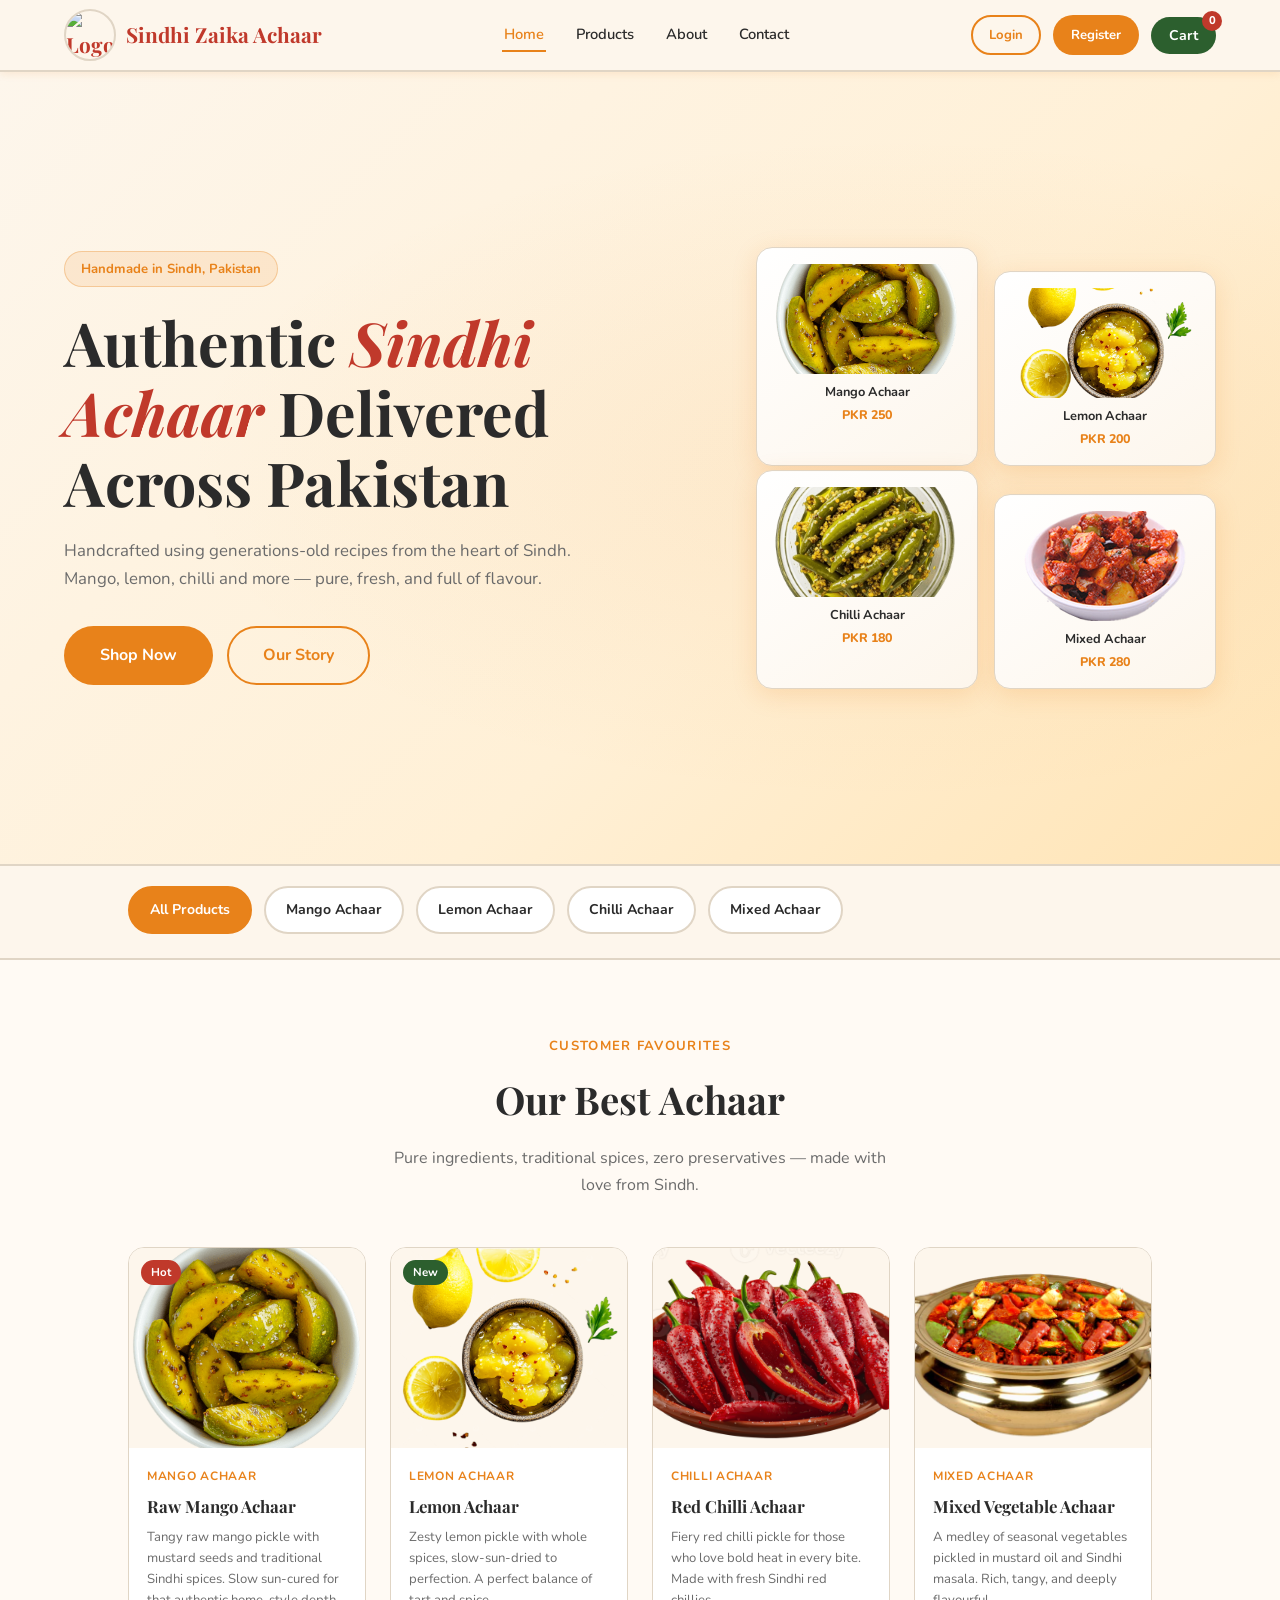
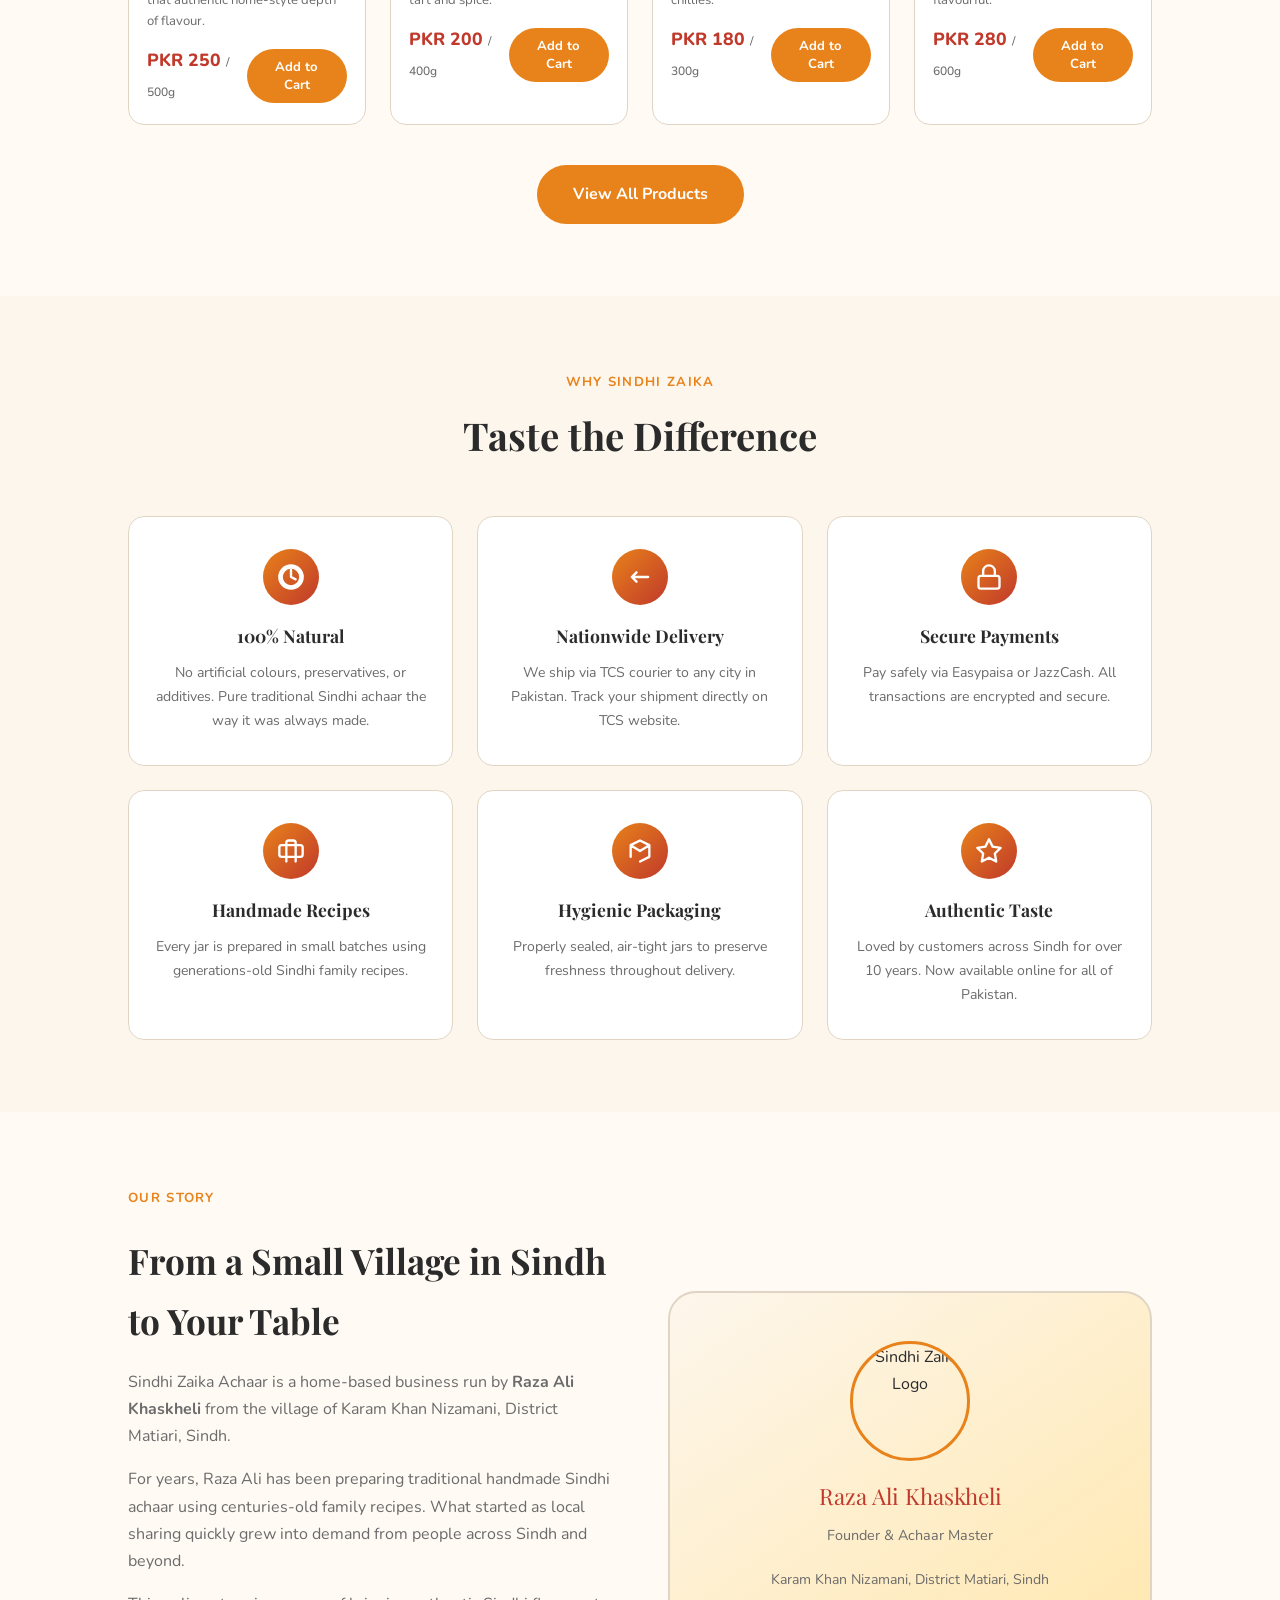
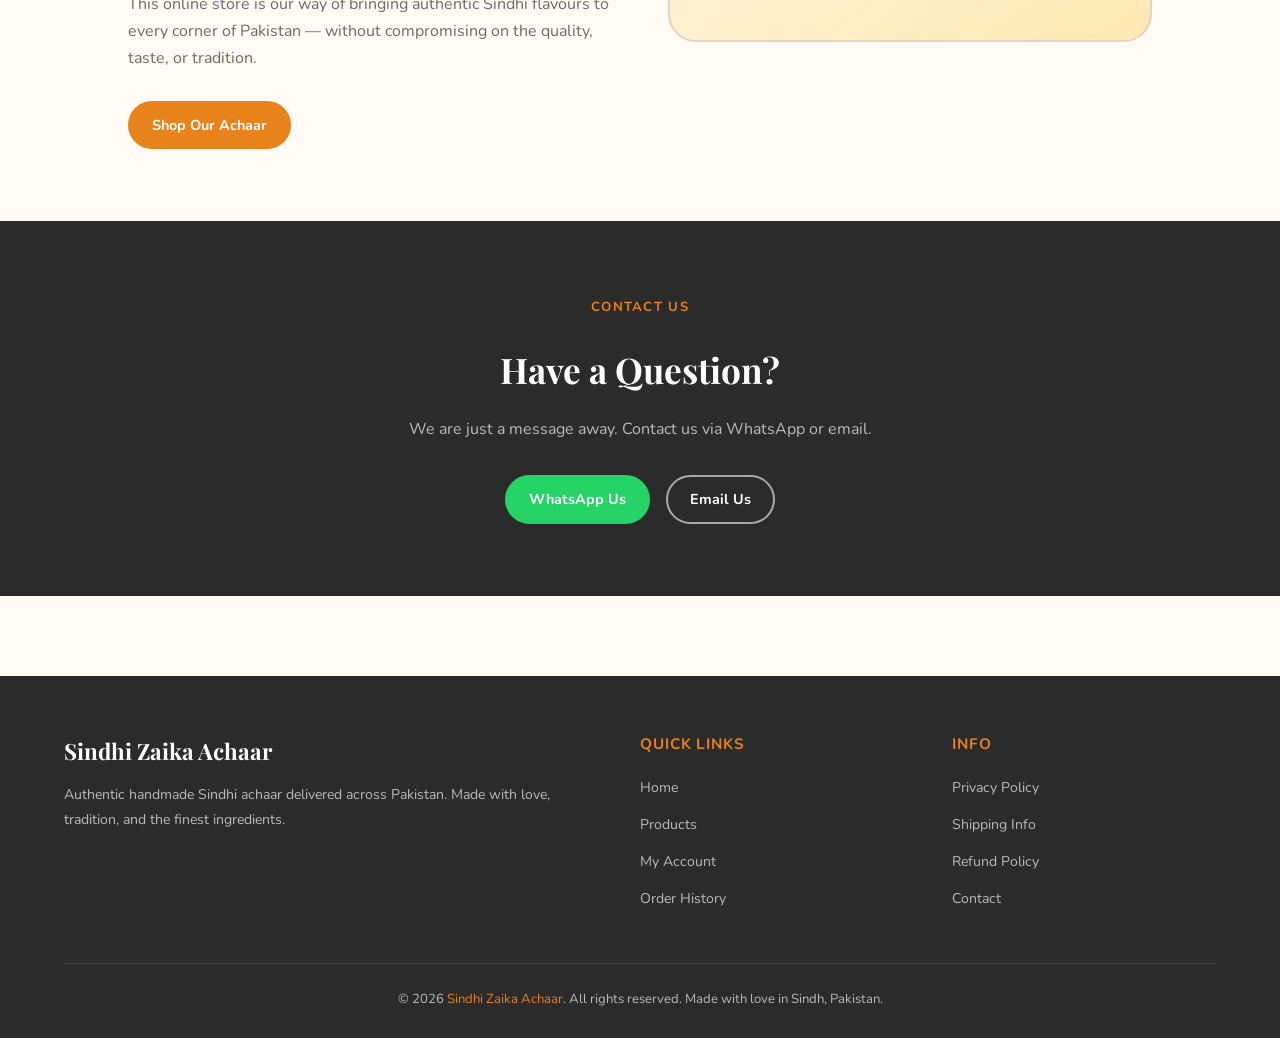
==== index.html @ e573111c "Initial commit: Sindhi Zaika Achaar Online Store" ====
<!DOCTYPE html>
<html lang="en">
<head>
  <meta charset="UTF-8"/>
  <meta name="viewport" content="width=device-width, initial-scale=1.0"/>
  <title>Sindhi Zaika Achaar – Authentic Handmade Pickles</title>
  <link rel="stylesheet" href="styles.css"/>
</head>
<body class="page">

<!-- NAVBAR -->
<nav class="navbar">
  <a href="index.html" class="nav-brand">
    <div class="logo-icon"><img src="logo.png" alt="Logo"></div>
    Sindhi Zaika Achaar
  </a>
  <ul class="nav-links">
    <li><a href="index.html" class="active">Home</a></li>
    <li><a href="products.html">Products</a></li>
    <li><a href="index.html#about">About</a></li>
    <li><a href="index.html#contact">Contact</a></li>
  </ul>
  <div class="nav-actions">
    <a href="login.html" class="btn btn-outline btn-sm">Login</a>
    <a href="register.html" class="btn btn-primary btn-sm">Register</a>
    <button class="cart-btn" onclick="window.location='cart.html'">
      Cart <span class="cart-count" id="cartCount">0</span>
    </button>
  </div>
</nav>

<!-- HERO -->
<section class="hero">
  <div class="hero-content">
    <div class="hero-badge">Handmade in Sindh, Pakistan</div>
    <h1>Authentic <em>Sindhi Achaar</em> Delivered Across Pakistan</h1>
    <p>Handcrafted using generations-old recipes from the heart of Sindh. Mango, lemon, chilli and more — pure, fresh, and full of flavour.</p>
    <div class="hero-actions">
      <a href="products.html" class="btn btn-primary btn-lg">Shop Now</a>
      <a href="#about" class="btn btn-outline btn-lg">Our Story</a>
    </div>
  </div>
  <div class="hero-visual">
    <div class="jar-grid">
      <div class="hero-jar">
        <img class="jar-img" src="mango-achaar.png" alt="Mango Achaar">
        <div class="name">Mango Achaar</div>
        <div class="price">PKR 250</div>
      </div>
      <div class="hero-jar">
        <img class="jar-img" src="lemon-achaar.png" alt="Lemon Achaar">
        <div class="name">Lemon Achaar</div>
        <div class="price">PKR 200</div>
      </div>
      <div class="hero-jar">
        <img class="jar-img" src="chilli-achaar.png" alt="Chilli Achaar">
        <div class="name">Chilli Achaar</div>
        <div class="price">PKR 180</div>
      </div>
      <div class="hero-jar">
        <img class="jar-img" src="mixed-achaar.png" alt="Mixed Achaar">
        <div class="name">Mixed Achaar</div>
        <div class="price">PKR 280</div>
      </div>
    </div>
  </div>
</section>

<!-- CATEGORY STRIP -->
<section style="background:var(--cream); border-top:2px solid var(--border); border-bottom:2px solid var(--border); padding:20px 5vw;">
  <div class="container">
    <div style="display:flex; gap:12px; overflow-x:auto; padding-bottom:4px; flex-wrap:wrap;">
      <a href="products.html?cat=all" class="cat-pill active-pill">All Products</a>
      <a href="products.html?cat=mango" class="cat-pill">Mango Achaar</a>
      <a href="products.html?cat=lemon" class="cat-pill">Lemon Achaar</a>
      <a href="products.html?cat=chilli" class="cat-pill">Chilli Achaar</a>
      <a href="products.html?cat=mixed" class="cat-pill">Mixed Achaar</a>
    </div>
  </div>
</section>

<!-- FEATURED PRODUCTS -->
<section class="section">
  <div class="container">
    <div class="section-header">
      <span class="tag">Customer Favourites</span>
      <h2>Our Best Achaar</h2>
      <p>Pure ingredients, traditional spices, zero preservatives — made with love from Sindh.</p>
    </div>
    <div class="grid-4" id="featuredGrid"></div>
    <div style="text-align:center; margin-top:40px;">
      <a href="products.html" class="btn btn-primary btn-lg">View All Products</a>
    </div>
  </div>
</section>

<!-- WHY CHOOSE US -->
<section class="section" style="background:var(--cream);">
  <div class="container">
    <div class="section-header">
      <span class="tag">Why Sindhi Zaika</span>
      <h2>Taste the Difference</h2>
    </div>
    <div class="grid-3">
      <div class="feature-card fade-in delay-1">
        <div class="feat-icon">
          <svg viewBox="0 0 24 24"><path d="M12 2a10 10 0 1 0 10 10A10 10 0 0 0 12 2zm0 18a8 8 0 1 1 8-8 8 8 0 0 1-8 8z"/><path d="M12 6v6l4 2"/></svg>
        </div>
        <h3>100% Natural</h3>
        <p>No artificial colours, preservatives, or additives. Pure traditional Sindhi achaar the way it was always made.</p>
      </div>
      <div class="feature-card fade-in delay-2">
        <div class="feat-icon">
          <svg viewBox="0 0 24 24"><path d="M5 12H19M5 12l4-4M5 12l4 4"/></svg>
        </div>
        <h3>Nationwide Delivery</h3>
        <p>We ship via TCS courier to any city in Pakistan. Track your shipment directly on TCS website.</p>
      </div>
      <div class="feature-card fade-in delay-3">
        <div class="feat-icon">
          <svg viewBox="0 0 24 24"><rect x="3" y="11" width="18" height="11" rx="2"/><path d="M7 11V7a5 5 0 0 1 10 0v4"/></svg>
        </div>
        <h3>Secure Payments</h3>
        <p>Pay safely via Easypaisa or JazzCash. All transactions are encrypted and secure.</p>
      </div>
      <div class="feature-card fade-in delay-2">
        <div class="feat-icon">
          <svg viewBox="0 0 24 24"><path d="M20 7H4a2 2 0 0 0-2 2v6a2 2 0 0 0 2 2h16a2 2 0 0 0 2-2V9a2 2 0 0 0-2-2z"/><path d="M16 21V5a2 2 0 0 0-2-2h-4a2 2 0 0 0-2 2v16"/></svg>
        </div>
        <h3>Handmade Recipes</h3>
        <p>Every jar is prepared in small batches using generations-old Sindhi family recipes.</p>
      </div>
      <div class="feature-card fade-in delay-3">
        <div class="feat-icon">
          <svg viewBox="0 0 24 24"><path d="M20 7l-8-4-8 4m16 0v10l-8 4m-8-4V7m16 0L12 12M4 7l8 5"/></svg>
        </div>
        <h3>Hygienic Packaging</h3>
        <p>Properly sealed, air-tight jars to preserve freshness throughout delivery.</p>
      </div>
      <div class="feature-card fade-in delay-4">
        <div class="feat-icon">
          <svg viewBox="0 0 24 24"><polygon points="12 2 15.09 8.26 22 9.27 17 14.14 18.18 21.02 12 17.77 5.82 21.02 7 14.14 2 9.27 8.91 8.26 12 2"/></svg>
        </div>
        <h3>Authentic Taste</h3>
        <p>Loved by customers across Sindh for over 10 years. Now available online for all of Pakistan.</p>
      </div>
    </div>
  </div>
</section>

<!-- ABOUT -->
<section class="section" id="about">
  <div class="container">
    <div style="display:grid; grid-template-columns:1fr 1fr; gap:56px; align-items:center;">
      <div>
        <span class="tag">Our Story</span>
        <h2 style="font-family:var(--font-head); font-size:2.2rem; margin:12px 0 18px; color:var(--charcoal);">
          From a Small Village in Sindh to Your Table
        </h2>
        <p style="color:var(--mid-grey); margin-bottom:16px;">
          Sindhi Zaika Achaar is a home-based business run by <strong>Raza Ali Khaskheli</strong> from the village of Karam Khan Nizamani, District Matiari, Sindh.
        </p>
        <p style="color:var(--mid-grey); margin-bottom:16px;">
          For years, Raza Ali has been preparing traditional handmade Sindhi achaar using centuries-old family recipes. What started as local sharing quickly grew into demand from people across Sindh and beyond.
        </p>
        <p style="color:var(--mid-grey); margin-bottom:28px;">
          This online store is our way of bringing authentic Sindhi flavours to every corner of Pakistan — without compromising on the quality, taste, or tradition.
        </p>
        <a href="products.html" class="btn btn-primary">Shop Our Achaar</a>
      </div>
      <div style="background:linear-gradient(145deg,var(--cream),#ffe8b0); border-radius:var(--radius-lg); padding:48px; text-align:center; border:2px solid var(--border);">
        <img src="logo.png" alt="Sindhi Zaika Logo" style="width:120px; height:120px; object-fit:cover; border-radius:50%; margin:0 auto 16px; border:3px solid var(--saffron);">
        <div style="font-family:var(--font-head); font-size:1.4rem; color:var(--deep-red); margin-bottom:8px;">Raza Ali Khaskheli</div>
        <div style="color:var(--mid-grey); font-size:.9rem;">Founder &amp; Achaar Master</div>
        <div style="margin-top:20px; font-size:.88rem; color:var(--mid-grey);">Karam Khan Nizamani, District Matiari, Sindh</div>
      </div>
    </div>
  </div>
</section>

<!-- CONTACT -->
<section class="section" style="background:var(--charcoal);" id="contact">
  <div class="container" style="text-align:center;">
    <span class="tag" style="color:var(--saffron);">Contact Us</span>
    <h2 style="font-family:var(--font-head); font-size:2.2rem; color:#fff; margin:12px 0 16px;">Have a Question?</h2>
    <p style="color:#bbb; margin-bottom:32px;">We are just a message away. Contact us via WhatsApp or email.</p>
    <div style="display:flex; gap:16px; justify-content:center; flex-wrap:wrap;">
      <a href="https://wa.me/923001234567" class="btn" style="background:#25D366; color:#fff; border-color:#25D366;">WhatsApp Us</a>
      <a href="mailto:sindhizaikaachaar@gmail.com" class="btn btn-outline-white">Email Us</a>
    </div>
  </div>
</section>

<!-- FOOTER -->
<footer class="footer">
  <div class="footer-grid">
    <div class="footer-brand">
      <h3>Sindhi Zaika Achaar</h3>
      <p>Authentic handmade Sindhi achaar delivered across Pakistan. Made with love, tradition, and the finest ingredients.</p>
    </div>
    <div class="footer-col">
      <h4>Quick Links</h4>
      <ul>
        <li><a href="index.html">Home</a></li>
        <li><a href="products.html">Products</a></li>
        <li><a href="login.html">My Account</a></li>
        <li><a href="order-history.html">Order History</a></li>
      </ul>
    </div>
    <div class="footer-col">
      <h4>Info</h4>
      <ul>
        <li><a href="#">Privacy Policy</a></li>
        <li><a href="#">Shipping Info</a></li>
        <li><a href="#">Refund Policy</a></li>
        <li><a href="index.html#contact">Contact</a></li>
      </ul>
    </div>
  </div>
  <div class="footer-bottom">
    &copy; 2026 <span>Sindhi Zaika Achaar</span>. All rights reserved. Made with love in Sindh, Pakistan.
  </div>
</footer>

<script src="script.js"></script>
<script>
document.addEventListener('DOMContentLoaded', () => {
  const grid = document.getElementById('featuredGrid');
  PRODUCTS.slice(0,4).forEach(p => { grid.innerHTML += generateProductCard(p); });
});
</script>
</body>
</html>
---- styles.css ----
/* ===== SINDHI ZAIKA ACHAAR - Global Styles ===== */
@import url('https://fonts.googleapis.com/css2?family=Playfair+Display:ital,wght@0,400;0,600;0,700;0,900;1,400&family=Nunito:wght@300;400;500;600;700;800&display=swap');

:root {
  --saffron:     #E8821A;
  --saffron-lt:  #F5A040;
  --deep-red:    #C0392B;
  --turmeric:    #D4A017;
  --forest:      #2C5F2E;
  --forest-lt:   #3a7a3c;
  --cream:       #FDF6EC;
  --warm-white:  #FFFAF4;
  --charcoal:    #2B2B2B;
  --mid-grey:    #6B6B6B;
  --light-grey:  #F0EBE1;
  --border:      #E0D5C5;
  --shadow-sm:   0 2px 8px rgba(232,130,26,.12);
  --shadow-md:   0 6px 24px rgba(232,130,26,.18);
  --shadow-lg:   0 16px 48px rgba(43,43,43,.15);
  --radius-sm:   8px;
  --radius-md:   16px;
  --radius-lg:   28px;
  --font-head:   'Playfair Display', serif;
  --font-body:   'Nunito', sans-serif;
  --transition:  all .3s cubic-bezier(.4,0,.2,1);
  --navbar-h:    72px;
}

*, *::before, *::after { box-sizing: border-box; margin: 0; padding: 0; }
html { scroll-behavior: smooth; }
body { font-family: var(--font-body); background: var(--warm-white); color: var(--charcoal); line-height: 1.7; overflow-x: hidden; }
a { color: inherit; text-decoration: none; transition: var(--transition); }
img { max-width: 100%; display: block; }
ul { list-style: none; }

/* ===== NAVBAR ===== */
.navbar {
  position: sticky; top: 0; z-index: 1000;
  background: rgba(253,246,236,.97); backdrop-filter: blur(12px);
  border-bottom: 2px solid var(--border);
  padding: 0 5vw; display: flex; align-items: center;
  justify-content: space-between; height: var(--navbar-h);
  box-shadow: var(--shadow-sm);
}
.nav-brand { display: flex; align-items: center; gap: 10px; font-family: var(--font-head); font-size: 1.3rem; font-weight: 700; color: var(--deep-red); }
.nav-brand .logo-icon { width: 52px; height: 52px; border-radius: 50%; overflow: hidden; border: 2px solid var(--border); flex-shrink: 0; }
.nav-brand .logo-icon img { width: 100%; height: 100%; object-fit: cover; }
.nav-links { display: flex; align-items: center; gap: 28px; }
.nav-links a { font-weight: 600; font-size: .92rem; color: var(--charcoal); padding: 6px 2px; border-bottom: 2px solid transparent; }
.nav-links a:hover, .nav-links a.active { color: var(--saffron); border-bottom-color: var(--saffron); }
.nav-actions { display: flex; align-items: center; gap: 12px; }

/* ===== BUTTONS ===== */
.btn { display: inline-flex; align-items: center; justify-content: center; gap: 8px; padding: 10px 22px; border-radius: 50px; font-family: var(--font-body); font-size: .9rem; font-weight: 700; cursor: pointer; border: 2px solid transparent; transition: var(--transition); }
.btn-primary { background: var(--saffron); color: #fff; }
.btn-primary:hover { background: var(--deep-red); transform: translateY(-2px); box-shadow: var(--shadow-md); }
.btn-outline { background: transparent; border-color: var(--saffron); color: var(--saffron); }
.btn-outline:hover { background: var(--saffron); color: #fff; }
.btn-outline-white { background: transparent; border-color: rgba(255,255,255,.6); color: #fff; }
.btn-outline-white:hover { background: rgba(255,255,255,.15); }
.btn-danger { background: var(--deep-red); color: #fff; border-color: var(--deep-red); }
.btn-danger:hover { background: #a93226; }
.btn-green { background: var(--forest); color: #fff; border-color: var(--forest); }
.btn-green:hover { background: var(--forest-lt); }
.btn-sm { padding: 7px 16px; font-size: .82rem; }
.btn-lg { padding: 14px 34px; font-size: 1rem; }
.btn-block { width: 100%; }
.btn:disabled { opacity: .5; cursor: not-allowed; transform: none !important; }

.cart-btn { position: relative; background: var(--forest); color: #fff; border: none; border-radius: 50px; padding: 9px 18px; cursor: pointer; font-family: var(--font-body); font-weight: 700; font-size: .88rem; display: flex; align-items: center; gap: 7px; transition: var(--transition); }
.cart-btn:hover { background: var(--forest-lt); transform: translateY(-2px); }
.cart-count { position: absolute; top: -6px; right: -6px; background: var(--deep-red); color: #fff; font-size: .7rem; font-weight: 800; width: 20px; height: 20px; border-radius: 50%; display: flex; align-items: center; justify-content: center; min-width: 20px; }

/* ===== LAYOUT ===== */
.page { min-height: 100vh; }
.container { max-width: 1200px; margin: 0 auto; padding: 0 5vw; }
.section { padding: 72px 5vw; }
.section-sm { padding: 48px 5vw; }
.grid-4 { display: grid; grid-template-columns: repeat(4,1fr); gap: 24px; }
.grid-3 { display: grid; grid-template-columns: repeat(3,1fr); gap: 24px; }
.grid-2 { display: grid; grid-template-columns: repeat(2,1fr); gap: 32px; }

/* ===== PAGE HEADER ===== */
.page-header { background: linear-gradient(135deg,var(--cream),#ffe8b0); padding: 48px 5vw; border-bottom: 2px solid var(--border); }
.page-header h1 { font-family: var(--font-head); font-size: 2.2rem; color: var(--charcoal); }
.page-header p { color: var(--mid-grey); margin-top: 8px; }
.breadcrumb { font-size: .82rem; color: var(--mid-grey); margin-bottom: 12px; display: flex; gap: 6px; align-items: center; }
.breadcrumb a { color: var(--saffron); }
.breadcrumb span { color: var(--mid-grey); }

/* ===== SECTION HEADER ===== */
.section-header { text-align: center; margin-bottom: 48px; }
.section-header .tag { display: inline-block; color: var(--saffron); font-weight: 700; font-size: .82rem; letter-spacing: .1em; text-transform: uppercase; margin-bottom: 10px; }
.section-header h2 { font-family: var(--font-head); font-size: clamp(1.8rem,3vw,2.8rem); color: var(--charcoal); margin-bottom: 12px; }
.section-header p { color: var(--mid-grey); max-width: 520px; margin: 0 auto; }
.tag { display: inline-block; color: var(--saffron); font-weight: 700; font-size: .82rem; letter-spacing: .1em; text-transform: uppercase; margin-bottom: 10px; }

/* ===== HERO ===== */
.hero { background: linear-gradient(135deg,#FDF6EC 0%,#FFF0D6 60%,#FFE4B5 100%); min-height: 88vh; display: flex; align-items: center; padding: 60px 5vw; position: relative; overflow: hidden; }
.hero::before { content: ''; position: absolute; inset: 0; background: radial-gradient(ellipse 80% 60% at 70% 50%,rgba(232,130,26,.08) 0%,transparent 70%); }
.hero-content { max-width: 560px; z-index: 1; animation: fadeUp .8s ease both; }
.hero-badge { display: inline-flex; align-items: center; gap: 8px; background: rgba(232,130,26,.12); border: 1px solid rgba(232,130,26,.3); color: var(--saffron); border-radius: 50px; padding: 6px 16px; font-size: .82rem; font-weight: 700; margin-bottom: 20px; }
.hero h1 { font-family: var(--font-head); font-size: clamp(2.2rem,5vw,3.8rem); line-height: 1.15; color: var(--charcoal); margin-bottom: 20px; }
.hero h1 em { font-style: italic; color: var(--deep-red); }
.hero p { font-size: 1.05rem; color: var(--mid-grey); margin-bottom: 32px; }
.hero-actions { display: flex; gap: 14px; flex-wrap: wrap; }
.hero-visual { position: absolute; right: 5vw; top: 50%; transform: translateY(-50%); width: min(460px,45vw); }
.jar-grid { display: grid; grid-template-columns: 1fr 1fr; gap: 16px; }
.hero-jar { background: linear-gradient(145deg,#fff,var(--cream)); border-radius: var(--radius-md); padding: 16px; box-shadow: var(--shadow-md); text-align: center; animation: float 3s ease-in-out infinite; border: 1px solid var(--border); }
.hero-jar:nth-child(2) { animation-delay: .5s; margin-top: 24px; }
.hero-jar:nth-child(3) { animation-delay: 1s; margin-top: -12px; }
.hero-jar:nth-child(4) { animation-delay: 1.5s; margin-top: 12px; }
.hero-jar .jar-img { width: 100%; height: 110px; object-fit: cover; border-radius: 10px; margin-bottom: 8px; }
.hero-jar .name { font-size: .8rem; font-weight: 700; color: var(--charcoal); }
.hero-jar .price { font-size: .78rem; color: var(--saffron); font-weight: 800; }

/* ===== PRODUCT CARDS ===== */
.product-card { background: #fff; border-radius: var(--radius-md); overflow: hidden; border: 1px solid var(--border); transition: var(--transition); cursor: pointer; }
.product-card:hover { transform: translateY(-6px); box-shadow: var(--shadow-md); border-color: var(--saffron); }
.product-thumb { height: 200px; position: relative; overflow: hidden; background: var(--cream); }
.product-thumb img { width: 100%; height: 100%; object-fit: cover; display: block; transition: transform .4s ease; }
.product-card:hover .product-thumb img { transform: scale(1.05); }
.badge-new { position: absolute; top: 12px; left: 12px; background: var(--forest); color: #fff; font-size: .72rem; font-weight: 700; padding: 3px 10px; border-radius: 50px; }
.badge-hot { position: absolute; top: 12px; left: 12px; background: var(--deep-red); color: #fff; font-size: .72rem; font-weight: 700; padding: 3px 10px; border-radius: 50px; }
.product-info { padding: 18px; }
.product-info .category { font-size: .75rem; color: var(--saffron); font-weight: 700; text-transform: uppercase; letter-spacing: .06em; margin-bottom: 6px; }
.product-info h3 { font-family: var(--font-head); font-size: 1.05rem; margin-bottom: 6px; color: var(--charcoal); }
.product-info .desc { font-size: .82rem; color: var(--mid-grey); margin-bottom: 14px; line-height: 1.6; }
.product-footer { display: flex; align-items: center; justify-content: space-between; }
.price { font-size: 1.1rem; font-weight: 800; color: var(--deep-red); }
.price span { font-size: .75rem; font-weight: 500; color: var(--mid-grey); }

/* ===== FEATURE CARDS ===== */
.feature-card { background: #fff; border-radius: var(--radius-md); padding: 32px 24px; border: 1px solid var(--border); text-align: center; transition: var(--transition); }
.feature-card:hover { transform: translateY(-4px); box-shadow: var(--shadow-md); }
.feat-icon { width: 56px; height: 56px; border-radius: 50%; background: linear-gradient(135deg,var(--saffron),var(--deep-red)); display: flex; align-items: center; justify-content: center; margin: 0 auto 16px; }
.feat-icon img { width: 28px; height: 28px; filter: brightness(0) invert(1); }
.feat-icon svg { width: 28px; height: 28px; color: #fff; stroke: #fff; fill: none; stroke-width: 2; stroke-linecap: round; stroke-linejoin: round; }
.feature-card h3 { font-family: var(--font-head); font-size: 1.1rem; margin-bottom: 10px; color: var(--charcoal); }
.feature-card p { font-size: .88rem; color: var(--mid-grey); }

/* ===== FORMS ===== */
.form-group { margin-bottom: 20px; }
.form-group label { display: block; font-size: .88rem; font-weight: 700; margin-bottom: 7px; color: var(--charcoal); }
.form-group input, .form-group select, .form-group textarea {
  width: 100%; padding: 12px 16px; border: 2px solid var(--border); border-radius: var(--radius-sm);
  font-family: var(--font-body); font-size: .93rem; background: #fff; color: var(--charcoal);
  transition: var(--transition); outline: none;
}
.form-group input:focus, .form-group select:focus, .form-group textarea:focus { border-color: var(--saffron); box-shadow: 0 0 0 3px rgba(232,130,26,.1); }
.form-group textarea { resize: vertical; min-height: 100px; }
.form-error { font-size: .8rem; color: var(--deep-red); margin-top: 5px; display: none; }
.form-group.error input, .form-group.error select { border-color: var(--deep-red); }
.form-group.error .form-error { display: block; }
.form-hint { font-size: .78rem; color: var(--mid-grey); margin-top: 5px; }
.input-icon-wrap { position: relative; }
.input-icon-wrap svg { position: absolute; left: 14px; top: 50%; transform: translateY(-50%); width: 18px; height: 18px; color: var(--mid-grey); pointer-events: none; }
.input-icon-wrap input { padding-left: 44px; }

/* ===== ALERTS ===== */
.alert { padding: 14px 20px; border-radius: var(--radius-sm); font-size: .9rem; font-weight: 600; margin-bottom: 20px; display: flex; align-items: center; gap: 10px; }
.alert-success { background: #e8f5e9; color: #2e7d32; border: 1px solid #a5d6a7; }
.alert-danger  { background: #fce4ec; color: #c62828; border: 1px solid #ef9a9a; }
.alert-info    { background: #e3f2fd; color: #1565c0; border: 1px solid #90caf9; }
.alert-warning { background: #fff8e1; color: #f57f17; border: 1px solid #ffe082; }

/* ===== TABLE ===== */
.table-wrapper { overflow-x: auto; border-radius: var(--radius-md); box-shadow: var(--shadow-sm); border: 1px solid var(--border); }
table { width: 100%; border-collapse: collapse; background: #fff; }
thead tr { background: var(--charcoal); color: #fff; }
thead th { padding: 14px 18px; font-size: .85rem; font-weight: 700; text-align: left; white-space: nowrap; }
tbody tr { border-bottom: 1px solid var(--border); transition: var(--transition); }
tbody tr:hover { background: var(--cream); }
tbody td { padding: 14px 18px; font-size: .88rem; vertical-align: middle; }
tfoot td { padding: 14px 18px; font-size: .9rem; background: var(--cream); font-weight: 700; }

/* ===== STATUS BADGES ===== */
.status { display: inline-flex; align-items: center; gap: 5px; padding: 4px 12px; border-radius: 50px; font-size: .76rem; font-weight: 800; text-transform: uppercase; letter-spacing: .04em; }
.status-pending   { background: #fff3e0; color: #e65100; }
.status-confirmed { background: #e3f2fd; color: #1565c0; }
.status-processing{ background: #ede7f6; color: #6a1b9a; }
.status-shipped   { background: #e8f5e9; color: #2e7d32; }
.status-delivered { background: var(--forest); color: #fff; }
.status-cancelled { background: #ffebee; color: #c62828; }

/* ===== AUTH PAGES ===== */
.auth-page { min-height: 100vh; display: grid; grid-template-columns: 1fr 1fr; }
.auth-visual { background: linear-gradient(145deg,var(--deep-red),#8b1a0f); display: flex; flex-direction: column; align-items: center; justify-content: center; padding: 60px 48px; color: #fff; position: relative; overflow: hidden; }
.auth-visual::before { content: ''; position: absolute; inset: 0; background: url("data:image/svg+xml,%3Csvg width='60' height='60' viewBox='0 0 60 60' xmlns='http://www.w3.org/2000/svg'%3E%3Cg fill='none' fill-rule='evenodd'%3E%3Cg fill='%23ffffff' fill-opacity='0.05'%3E%3Cpath d='M36 34v-4h-2v4h-4v2h4v4h2v-4h4v-2h-4zm0-30V0h-2v4h-4v2h4v4h2V6h4V4h-4zM6 34v-4H4v4H0v2h4v4h2v-4h4v-2H6zM6 4V0H4v4H0v2h4v4h2V6h4V4H6z'/%3E%3C/g%3E%3C/g%3E%3C/svg%3E"); }
.auth-visual-inner { position: relative; z-index: 1; text-align: center; }
.auth-visual .brand-logo { width: 100px; height: 100px; border-radius: 50%; margin: 0 auto 24px; overflow: hidden; border: 3px solid rgba(255,255,255,.3); }
.auth-visual .brand-logo img { width: 100%; height: 100%; object-fit: cover; }
.auth-visual h2 { font-family: var(--font-head); font-size: 1.8rem; margin-bottom: 12px; }
.auth-visual p { font-size: .92rem; opacity: .8; line-height: 1.8; }
.auth-form-wrap { display: flex; align-items: center; justify-content: center; padding: 48px; background: var(--warm-white); }
.auth-form-inner { width: 100%; max-width: 420px; }
.auth-form-inner h1 { font-family: var(--font-head); font-size: 2rem; color: var(--charcoal); margin-bottom: 8px; }
.auth-form-inner .subtitle { color: var(--mid-grey); font-size: .9rem; margin-bottom: 32px; }
.auth-divider { text-align: center; position: relative; margin: 24px 0; }
.auth-divider::before { content: ''; position: absolute; top: 50%; left: 0; right: 0; height: 1px; background: var(--border); }
.auth-divider span { background: var(--warm-white); padding: 0 16px; color: var(--mid-grey); font-size: .82rem; position: relative; }
.auth-footer-link { text-align: center; margin-top: 24px; font-size: .88rem; color: var(--mid-grey); }
.auth-footer-link a { color: var(--saffron); font-weight: 700; }

/* ===== CART PAGE ===== */
.cart-layout { display: grid; grid-template-columns: 1fr 360px; gap: 32px; align-items: start; }
.cart-item { display: grid; grid-template-columns: 90px 1fr auto; gap: 16px; align-items: center; padding: 20px; background: #fff; border-radius: var(--radius-md); border: 1px solid var(--border); margin-bottom: 16px; }
.cart-item-img { width: 90px; height: 90px; border-radius: var(--radius-sm); overflow: hidden; }
.cart-item-img img { width: 100%; height: 100%; object-fit: cover; }
.cart-item-info h4 { font-family: var(--font-head); font-size: 1rem; margin-bottom: 4px; }
.cart-item-info .cat { font-size: .75rem; color: var(--saffron); font-weight: 700; text-transform: uppercase; letter-spacing: .05em; margin-bottom: 8px; }
.qty-control { display: flex; align-items: center; gap: 10px; }
.qty-btn { width: 32px; height: 32px; border-radius: 50%; border: 2px solid var(--border); background: #fff; cursor: pointer; display: flex; align-items: center; justify-content: center; font-weight: 700; font-size: 1.1rem; transition: var(--transition); color: var(--charcoal); }
.qty-btn:hover { border-color: var(--saffron); color: var(--saffron); }
.qty-num { font-weight: 700; font-size: 1rem; min-width: 24px; text-align: center; }
.cart-item-price { text-align: right; }
.cart-item-price .item-total { font-weight: 800; color: var(--deep-red); font-size: 1.05rem; }
.cart-item-price .remove-btn { display: block; margin-top: 8px; font-size: .78rem; color: var(--mid-grey); cursor: pointer; background: none; border: none; font-family: var(--font-body); transition: var(--transition); }
.cart-item-price .remove-btn:hover { color: var(--deep-red); }
.order-summary { background: #fff; border-radius: var(--radius-md); border: 1px solid var(--border); padding: 24px; position: sticky; top: calc(var(--navbar-h) + 20px); }
.order-summary h3 { font-family: var(--font-head); font-size: 1.3rem; margin-bottom: 20px; color: var(--charcoal); }
.summary-row { display: flex; justify-content: space-between; margin-bottom: 12px; font-size: .9rem; }
.summary-row.total { font-size: 1.1rem; font-weight: 800; color: var(--charcoal); border-top: 2px solid var(--border); padding-top: 12px; margin-top: 12px; }
.coupon-wrap { display: flex; gap: 8px; margin: 16px 0; }
.coupon-wrap input { flex: 1; padding: 10px 14px; border: 2px solid var(--border); border-radius: var(--radius-sm); font-family: var(--font-body); font-size: .88rem; outline: none; }
.coupon-wrap input:focus { border-color: var(--saffron); }

/* ===== CHECKOUT ===== */
.checkout-layout { display: grid; grid-template-columns: 1fr 380px; gap: 32px; align-items: start; }
.checkout-steps { display: flex; gap: 0; margin-bottom: 32px; }
.step-item { flex: 1; display: flex; flex-direction: column; align-items: center; position: relative; }
.step-item:not(:last-child)::after { content: ''; position: absolute; top: 16px; left: 50%; width: 100%; height: 2px; background: var(--border); z-index: 0; }
.step-item.active:not(:last-child)::after, .step-item.done:not(:last-child)::after { background: var(--saffron); }
.step-circle { width: 32px; height: 32px; border-radius: 50%; border: 2px solid var(--border); background: #fff; display: flex; align-items: center; justify-content: center; font-size: .8rem; font-weight: 700; position: relative; z-index: 1; color: var(--mid-grey); transition: var(--transition); }
.step-item.active .step-circle { border-color: var(--saffron); background: var(--saffron); color: #fff; }
.step-item.done .step-circle { border-color: var(--forest); background: var(--forest); color: #fff; }
.step-label { font-size: .75rem; font-weight: 700; color: var(--mid-grey); margin-top: 8px; text-align: center; }
.step-item.active .step-label { color: var(--saffron); }
.checkout-section { background: #fff; border-radius: var(--radius-md); border: 1px solid var(--border); padding: 28px; margin-bottom: 20px; display: none; }
.checkout-section.active { display: block; }
.checkout-section h3 { font-family: var(--font-head); font-size: 1.25rem; margin-bottom: 20px; color: var(--charcoal); }
.payment-option { border: 2px solid var(--border); border-radius: var(--radius-sm); padding: 16px; margin-bottom: 12px; cursor: pointer; display: flex; align-items: center; gap: 12px; transition: var(--transition); }
.payment-option:hover, .payment-option.selected { border-color: var(--saffron); background: rgba(232,130,26,.04); }
.payment-option input[type="radio"] { accent-color: var(--saffron); width: 18px; height: 18px; }
.payment-option-info h4 { font-weight: 700; font-size: .95rem; }
.payment-option-info p { font-size: .82rem; color: var(--mid-grey); }

/* ===== ORDER CONFIRMATION ===== */
.confirmation-card { background: #fff; border-radius: var(--radius-lg); border: 1px solid var(--border); padding: 56px 48px; text-align: center; max-width: 640px; margin: 0 auto; box-shadow: var(--shadow-md); }
.success-icon { width: 80px; height: 80px; border-radius: 50%; background: #e8f5e9; display: flex; align-items: center; justify-content: center; margin: 0 auto 24px; }
.success-icon svg { width: 40px; height: 40px; color: #2e7d32; stroke: #2e7d32; }

/* ===== ADMIN LAYOUT ===== */
.admin-layout { display: grid; grid-template-columns: 260px 1fr; min-height: 100vh; }
.admin-sidebar { background: var(--charcoal); color: #fff; padding: 0; position: sticky; top: 0; height: 100vh; overflow-y: auto; display: flex; flex-direction: column; }
.admin-brand { padding: 24px 20px; border-bottom: 1px solid rgba(255,255,255,.1); display: flex; align-items: center; gap: 12px; }
.admin-brand .logo-wrap { width: 44px; height: 44px; border-radius: 50%; overflow: hidden; border: 2px solid var(--saffron); flex-shrink: 0; }
.admin-brand .logo-wrap img { width: 100%; height: 100%; object-fit: cover; }
.admin-brand-text h3 { font-family: var(--font-head); font-size: 1rem; color: #fff; }
.admin-brand-text p { font-size: .72rem; color: #bbb; }
.admin-nav { padding: 16px 0; flex: 1; }
.admin-nav-section { padding: 8px 20px; font-size: .7rem; font-weight: 700; color: #888; text-transform: uppercase; letter-spacing: .1em; margin-top: 8px; }
.admin-nav a { display: flex; align-items: center; gap: 12px; padding: 12px 20px; color: #bbb; font-size: .9rem; font-weight: 600; transition: var(--transition); border-left: 3px solid transparent; }
.admin-nav a:hover { background: rgba(255,255,255,.08); color: #fff; border-left-color: var(--saffron); }
.admin-nav a.active { background: rgba(232,130,26,.15); color: var(--saffron); border-left-color: var(--saffron); }
.admin-nav a svg { width: 18px; height: 18px; flex-shrink: 0; }
.admin-main { background: #f5f4f1; overflow-y: auto; }
.admin-topbar { background: #fff; border-bottom: 1px solid var(--border); padding: 0 32px; height: 68px; display: flex; align-items: center; justify-content: space-between; position: sticky; top: 0; z-index: 100; }
.admin-topbar h1 { font-family: var(--font-head); font-size: 1.4rem; color: var(--charcoal); }
.admin-user { display: flex; align-items: center; gap: 10px; font-size: .88rem; font-weight: 600; color: var(--charcoal); }
.admin-user-avatar { width: 36px; height: 36px; border-radius: 50%; background: var(--saffron); display: flex; align-items: center; justify-content: center; color: #fff; font-weight: 700; font-size: .9rem; }
.admin-content { padding: 32px; }

/* ===== STAT CARDS ===== */
.stat-grid { display: grid; grid-template-columns: repeat(4,1fr); gap: 20px; margin-bottom: 32px; }
.stat-card { background: #fff; border-radius: var(--radius-md); padding: 24px; border: 1px solid var(--border); display: flex; align-items: center; gap: 16px; }
.stat-icon { width: 52px; height: 52px; border-radius: var(--radius-sm); display: flex; align-items: center; justify-content: center; flex-shrink: 0; }
.stat-icon svg { width: 24px; height: 24px; stroke: #fff; fill: none; stroke-width: 2; stroke-linecap: round; stroke-linejoin: round; }
.stat-info .label { font-size: .78rem; font-weight: 700; color: var(--mid-grey); text-transform: uppercase; letter-spacing: .05em; margin-bottom: 4px; }
.stat-info .value { font-family: var(--font-head); font-size: 1.7rem; font-weight: 700; color: var(--charcoal); }
.stat-info .change { font-size: .75rem; color: var(--forest); font-weight: 700; }

/* ===== ADMIN TABLE ACTIONS ===== */
.table-toolbar { display: flex; gap: 12px; align-items: center; margin-bottom: 20px; flex-wrap: wrap; }
.search-box { position: relative; flex: 1; min-width: 200px; }
.search-box svg { position: absolute; left: 12px; top: 50%; transform: translateY(-50%); width: 16px; height: 16px; color: var(--mid-grey); pointer-events: none; }
.search-box input { width: 100%; padding: 10px 14px 10px 38px; border: 2px solid var(--border); border-radius: 50px; font-family: var(--font-body); font-size: .88rem; outline: none; }
.search-box input:focus { border-color: var(--saffron); }

/* ===== MODAL ===== */
.modal-backdrop { display: none; position: fixed; inset: 0; background: rgba(0,0,0,.5); z-index: 2000; align-items: center; justify-content: center; }
.modal-backdrop.open { display: flex; animation: fadeIn .2s ease; }
.modal { background: #fff; border-radius: var(--radius-lg); padding: 32px; width: 90%; max-width: 560px; max-height: 90vh; overflow-y: auto; position: relative; animation: slideUp .3s ease; }
.modal-header { display: flex; justify-content: space-between; align-items: center; margin-bottom: 24px; }
.modal-header h3 { font-family: var(--font-head); font-size: 1.4rem; }
.modal-close { width: 36px; height: 36px; border-radius: 50%; border: 2px solid var(--border); background: #fff; cursor: pointer; display: flex; align-items: center; justify-content: center; font-size: 1.2rem; transition: var(--transition); }
.modal-close:hover { background: var(--cream); }

/* ===== CATEGORY FILTER PILLS ===== */
.cat-pill { white-space: nowrap; padding: 10px 20px; border-radius: 50px; background: #fff; border: 2px solid var(--border); font-weight: 700; font-size: .88rem; color: var(--charcoal); transition: var(--transition); cursor: pointer; }
.cat-pill:hover, .cat-pill.active-pill { background: var(--saffron); color: #fff; border-color: var(--saffron); }
.filter-btn { padding: 9px 18px; border-radius: 50px; border: 2px solid var(--border); background: #fff; font-family: var(--font-body); font-weight: 700; font-size: .85rem; cursor: pointer; transition: var(--transition); color: var(--charcoal); }
.filter-btn:hover, .filter-btn.active { background: var(--saffron); color: #fff; border-color: var(--saffron); }

/* ===== PRODUCT DETAIL ===== */
.product-detail-grid { display: grid; grid-template-columns: 1fr 1fr; gap: 56px; align-items: start; }
.product-gallery { border-radius: var(--radius-lg); overflow: hidden; border: 2px solid var(--border); }
.product-gallery img { width: 100%; height: 420px; object-fit: cover; }
.product-meta .category-tag { font-size: .8rem; font-weight: 700; color: var(--saffron); text-transform: uppercase; letter-spacing: .08em; margin-bottom: 10px; }
.product-meta h1 { font-family: var(--font-head); font-size: 2.2rem; color: var(--charcoal); margin-bottom: 12px; }
.product-meta .price-big { font-size: 2rem; font-weight: 800; color: var(--deep-red); margin-bottom: 20px; }
.product-meta .price-big span { font-size: 1rem; color: var(--mid-grey); font-weight: 500; }
.product-meta p { color: var(--mid-grey); line-height: 1.8; margin-bottom: 24px; }
.product-specs { display: grid; grid-template-columns: 1fr 1fr; gap: 12px; margin-bottom: 24px; }
.spec-item { background: var(--cream); padding: 12px 16px; border-radius: var(--radius-sm); border: 1px solid var(--border); }
.spec-item .spec-label { font-size: .72rem; font-weight: 700; color: var(--mid-grey); text-transform: uppercase; letter-spacing: .05em; }
.spec-item .spec-value { font-weight: 700; color: var(--charcoal); font-size: .95rem; }
.qty-row { display: flex; align-items: center; gap: 16px; margin-bottom: 20px; }

/* ===== ORDER HISTORY ===== */
.order-card { background: #fff; border-radius: var(--radius-md); border: 1px solid var(--border); margin-bottom: 16px; overflow: hidden; }
.order-card-header { background: var(--cream); padding: 16px 24px; display: flex; justify-content: space-between; align-items: center; border-bottom: 1px solid var(--border); flex-wrap: wrap; gap: 12px; }
.order-card-header .order-id { font-weight: 800; font-size: .95rem; color: var(--charcoal); }
.order-card-body { padding: 20px 24px; }
.order-items-preview { display: flex; gap: 12px; flex-wrap: wrap; }
.order-item-chip { display: flex; align-items: center; gap: 8px; background: var(--cream); border: 1px solid var(--border); border-radius: var(--radius-sm); padding: 6px 12px; font-size: .82rem; }
.order-item-chip img { width: 28px; height: 28px; border-radius: 4px; object-fit: cover; }
.order-total-row { display: flex; justify-content: space-between; align-items: center; padding-top: 16px; margin-top: 16px; border-top: 1px solid var(--border); }

/* ===== FOOTER ===== */
.footer { background: var(--charcoal); color: #bbb; padding: 56px 5vw 28px; margin-top: 80px; }
.footer-grid { display: grid; grid-template-columns: 2fr 1fr 1fr; gap: 48px; margin-bottom: 40px; }
.footer-brand h3 { font-family: var(--font-head); color: #fff; font-size: 1.4rem; margin-bottom: 12px; }
.footer-brand p { font-size: .88rem; line-height: 1.8; }
.footer-col h4 { color: var(--saffron); font-size: .95rem; font-weight: 700; margin-bottom: 16px; letter-spacing: .06em; text-transform: uppercase; }
.footer-col ul li { margin-bottom: 10px; }
.footer-col ul li a { color: #bbb; font-size: .88rem; }
.footer-col ul li a:hover { color: var(--saffron); }
.footer-bottom { border-top: 1px solid #444; padding-top: 24px; text-align: center; font-size: .82rem; }
.footer-bottom span { color: var(--saffron); }

/* ===== EMPTY STATE ===== */
.empty-state { text-align: center; padding: 80px 20px; }
.empty-state-icon { font-size: 4rem; margin-bottom: 16px; }
.empty-state h3 { font-family: var(--font-head); font-size: 1.5rem; color: var(--charcoal); margin-bottom: 10px; }
.empty-state p { color: var(--mid-grey); margin-bottom: 24px; }

/* ===== ANIMATIONS ===== */
@keyframes fadeUp { from { opacity:0; transform:translateY(30px); } to { opacity:1; transform:translateY(0); } }
@keyframes fadeIn { from { opacity:0; } to { opacity:1; } }
@keyframes float  { 0%,100% { transform:translateY(0); } 50% { transform:translateY(-10px); } }
@keyframes slideUp { from { opacity:0; transform:translateY(20px); } to { opacity:1; transform:translateY(0); } }
.fade-in { animation: fadeUp .6s ease both; }
.delay-1 { animation-delay: .1s; }
.delay-2 { animation-delay: .2s; }
.delay-3 { animation-delay: .3s; }
.delay-4 { animation-delay: .4s; }

/* ===== RESPONSIVE ===== */
@media (max-width: 1024px) {
  .stat-grid { grid-template-columns: repeat(2,1fr); }
  .admin-layout { grid-template-columns: 220px 1fr; }
}
@media (max-width: 900px) {
  .grid-4 { grid-template-columns: repeat(2,1fr); }
  .grid-3 { grid-template-columns: repeat(2,1fr); }
  .hero { flex-direction: column; padding-top: 48px; padding-bottom: 48px; }
  .hero-visual { position: static; transform: none; width: 100%; margin-top: 40px; }
  .footer-grid { grid-template-columns: 1fr 1fr; }
  .nav-links { display: none; }
  .cart-layout, .checkout-layout { grid-template-columns: 1fr; }
  .product-detail-grid { grid-template-columns: 1fr; }
  .auth-page { grid-template-columns: 1fr; }
  .auth-visual { display: none; }
  .admin-layout { grid-template-columns: 1fr; }
  .admin-sidebar { display: none; }
}
@media (max-width: 600px) {
  .grid-4, .grid-3, .grid-2 { grid-template-columns: 1fr; }
  .footer-grid { grid-template-columns: 1fr; }
  .hero h1 { font-size: 2rem; }
  .jar-grid { grid-template-columns: repeat(2,1fr); }
  .stat-grid { grid-template-columns: 1fr 1fr; }
  .modal { padding: 24px 20px; }
}
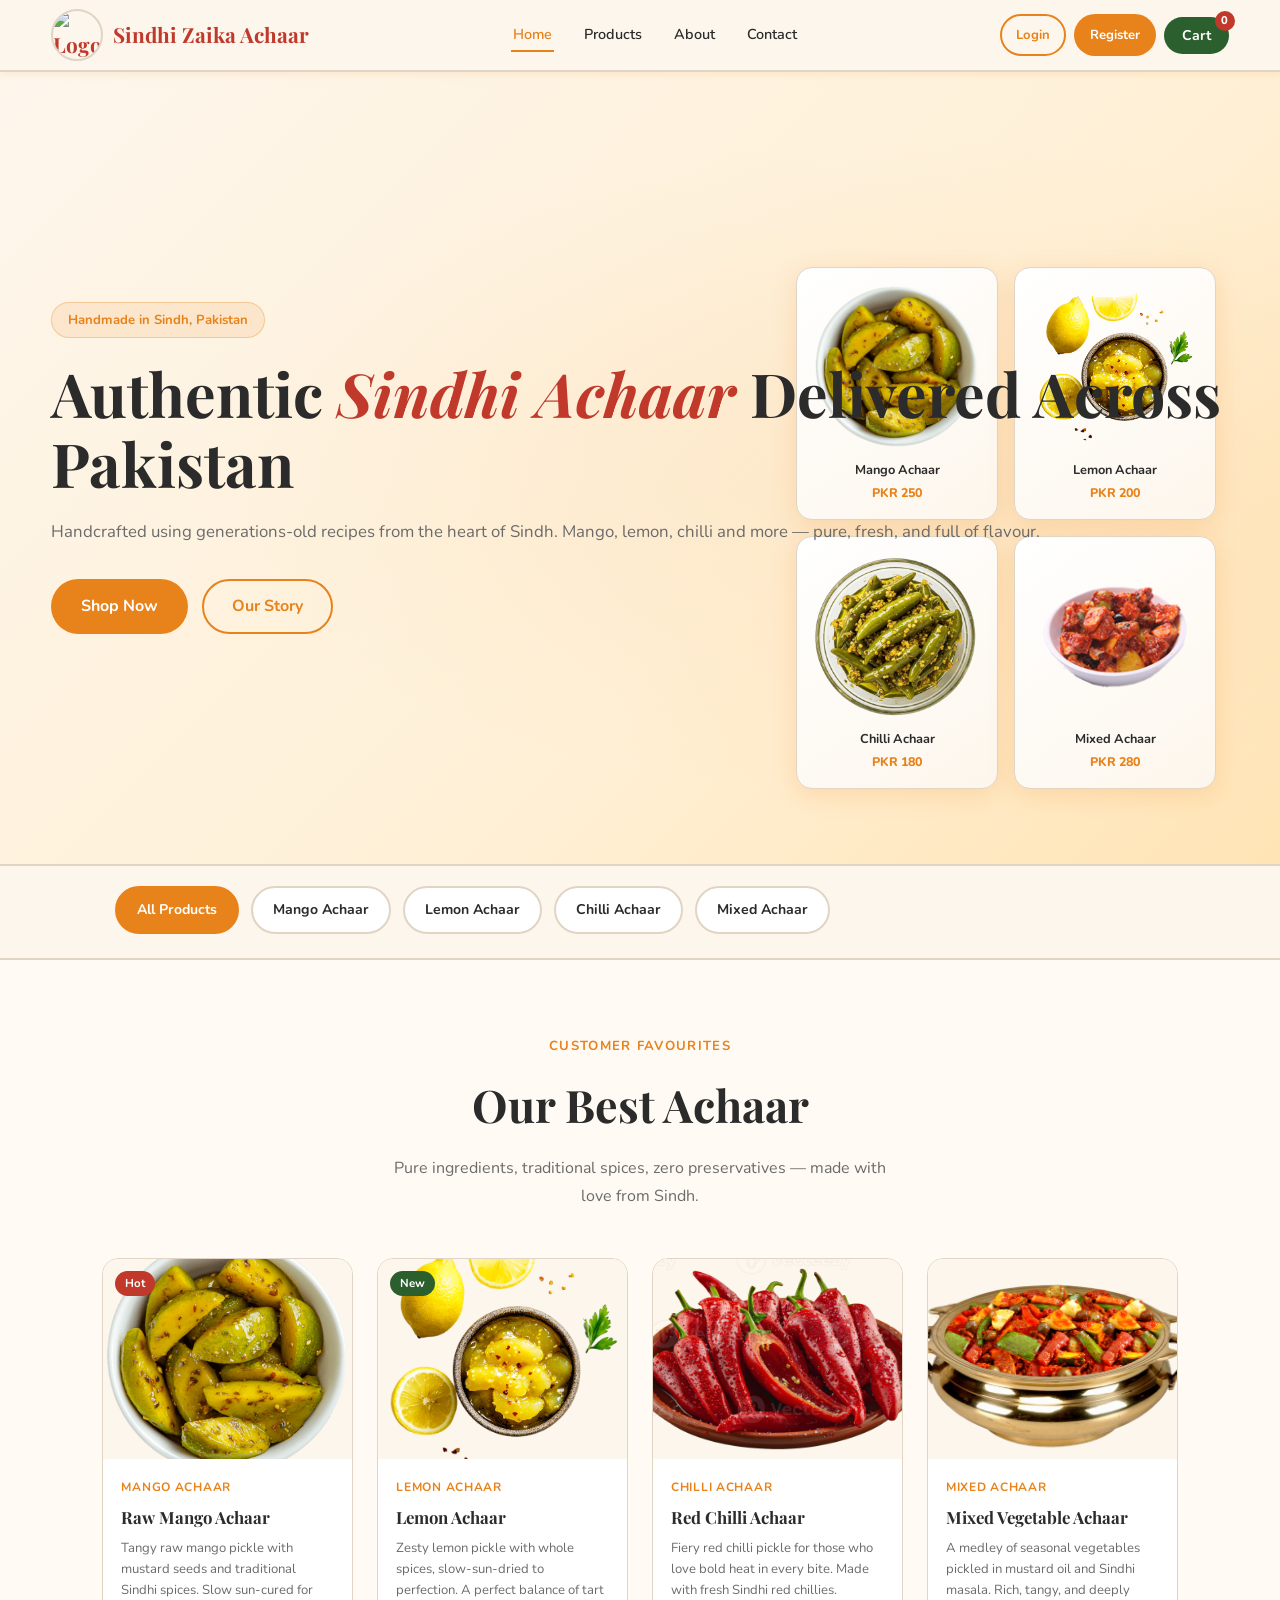
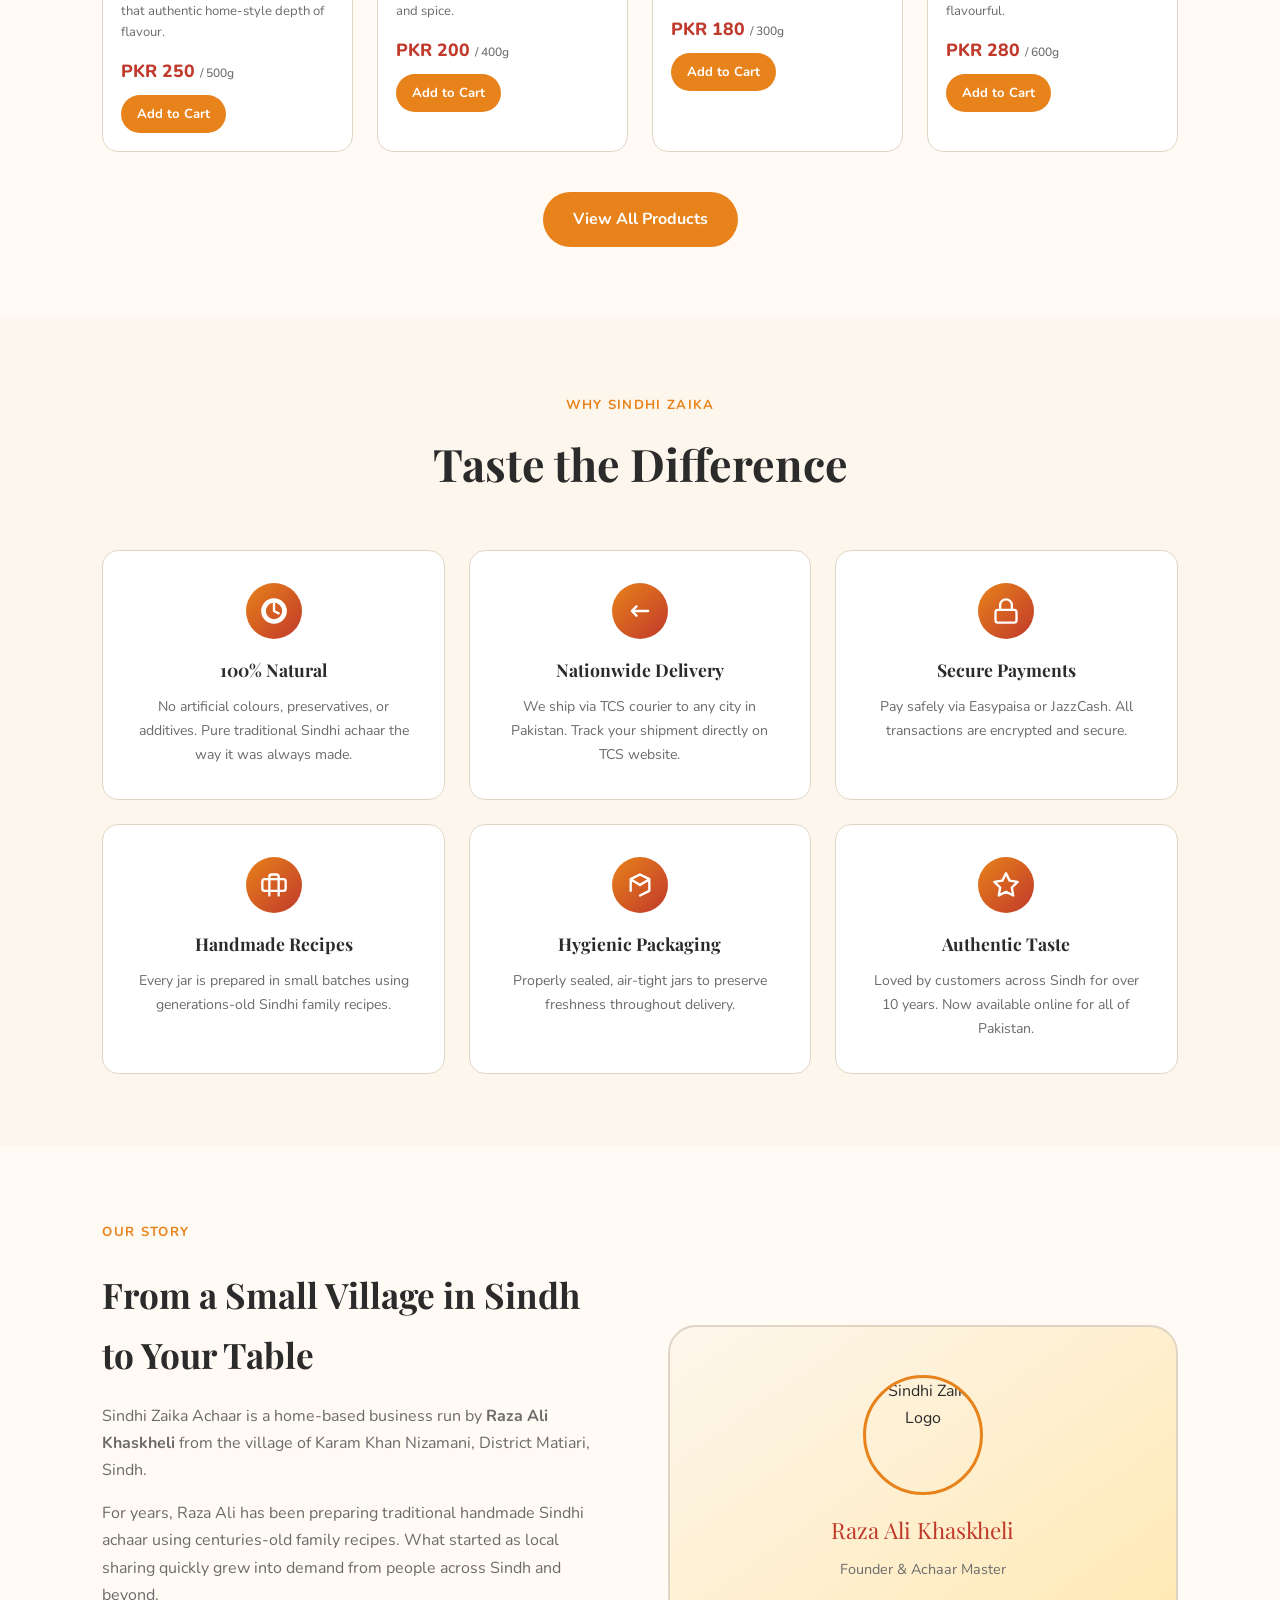
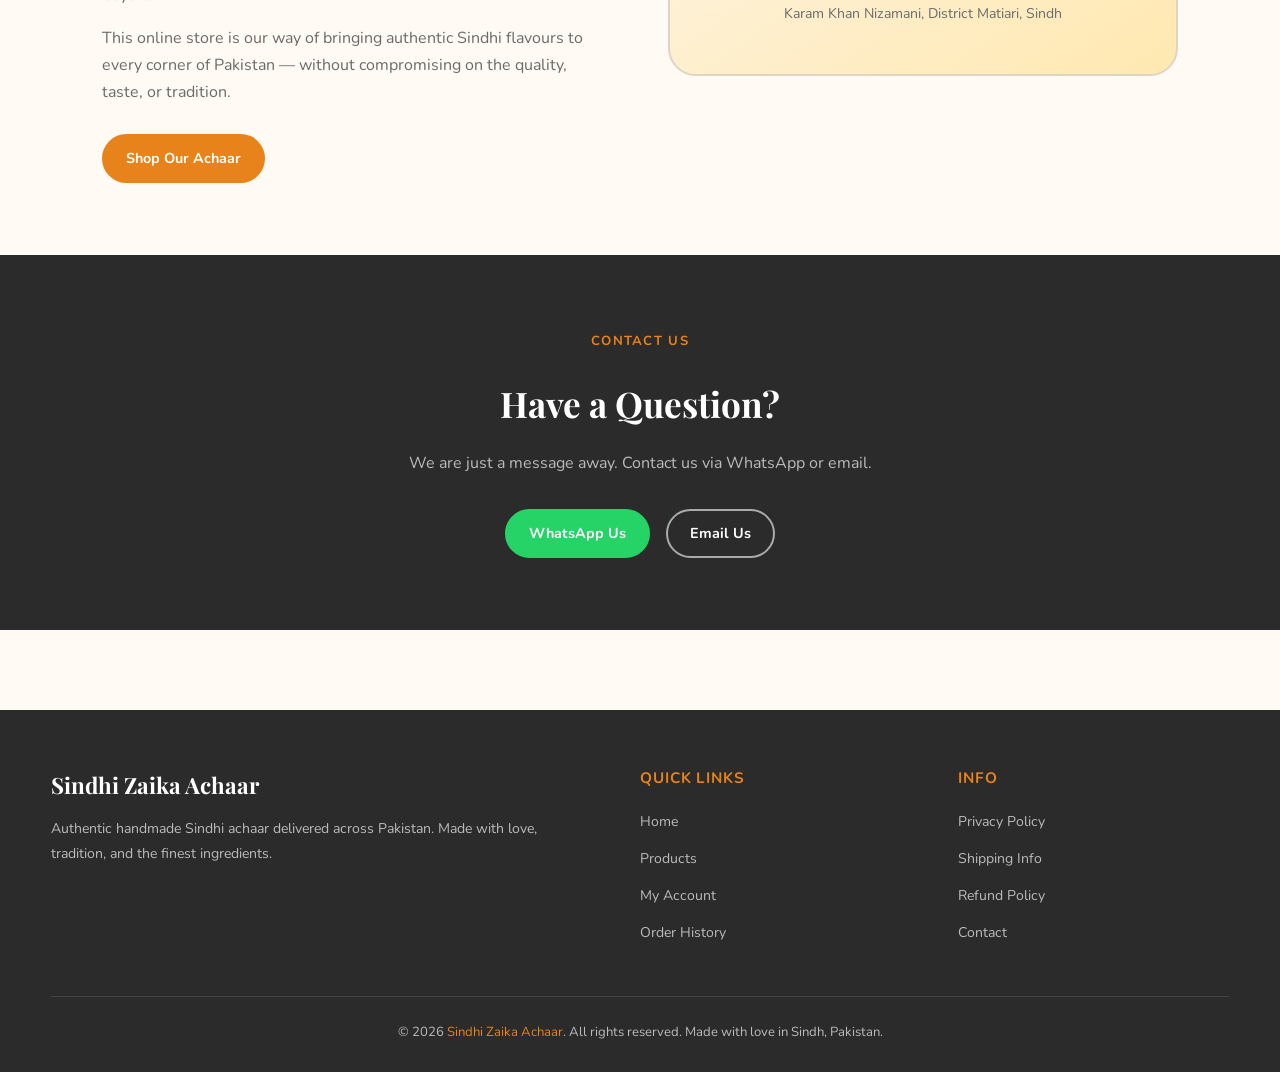
==== commit a3088cb0: "Updated frontend design and fixed bugs" ====
--- a/index.html
+++ b/index.html
@@ -14,7 +14,7 @@
     <div class="logo-icon"><img src="logo.png" alt="Logo"></div>
     Sindhi Zaika Achaar
   </a>
-  <ul class="nav-links">
+  <ul class="nav-links" id="navLinks">
     <li><a href="index.html" class="active">Home</a></li>
     <li><a href="products.html">Products</a></li>
     <li><a href="index.html#about">About</a></li>
@@ -25,6 +25,11 @@
     <a href="register.html" class="btn btn-primary btn-sm">Register</a>
     <button class="cart-btn" onclick="window.location='cart.html'">
       Cart <span class="cart-count" id="cartCount">0</span>
+    </button>
+    <button class="hamburger" id="hamburger" onclick="toggleMobileMenu()">
+      <span></span>
+      <span></span>
+      <span></span>
     </button>
   </div>
 </nav>
--- a/styles.css
+++ b/styles.css
@@ -38,20 +38,25 @@
   position: sticky; top: 0; z-index: 1000;
   background: rgba(253,246,236,.97); backdrop-filter: blur(12px);
   border-bottom: 2px solid var(--border);
-  padding: 0 5vw; display: flex; align-items: center;
+  padding: 0 4vw; display: flex; align-items: center;
   justify-content: space-between; height: var(--navbar-h);
   box-shadow: var(--shadow-sm);
 }
-.nav-brand { display: flex; align-items: center; gap: 10px; font-family: var(--font-head); font-size: 1.3rem; font-weight: 700; color: var(--deep-red); }
-.nav-brand .logo-icon { width: 52px; height: 52px; border-radius: 50%; overflow: hidden; border: 2px solid var(--border); flex-shrink: 0; }
+.nav-brand { display: flex; align-items: center; gap: 10px; font-family: var(--font-head); font-size: clamp(1rem, 2.5vw, 1.3rem); font-weight: 700; color: var(--deep-red); }
+.nav-brand .logo-icon { width: clamp(40px, 8vw, 52px); height: clamp(40px, 8vw, 52px); border-radius: 50%; overflow: hidden; border: 2px solid var(--border); flex-shrink: 0; }
 .nav-brand .logo-icon img { width: 100%; height: 100%; object-fit: cover; }
-.nav-links { display: flex; align-items: center; gap: 28px; }
-.nav-links a { font-weight: 600; font-size: .92rem; color: var(--charcoal); padding: 6px 2px; border-bottom: 2px solid transparent; }
+.nav-links { display: flex; align-items: center; gap: clamp(14px, 3vw, 28px); }
+.nav-links a { font-weight: 600; font-size: .9rem; color: var(--charcoal); padding: 6px 2px; border-bottom: 2px solid transparent; }
 .nav-links a:hover, .nav-links a.active { color: var(--saffron); border-bottom-color: var(--saffron); }
-.nav-actions { display: flex; align-items: center; gap: 12px; }
+.nav-actions { display: flex; align-items: center; gap: 8px; }
+.hamburger { display: none; background: none; border: none; cursor: pointer; padding: 8px; font-size: 1.5rem; color: var(--charcoal); z-index: 999; }
+.hamburger span { display: block; width: 24px; height: 2px; background: var(--charcoal); margin: 5px 0; transition: var(--transition); }
+.hamburger.active span:nth-child(1) { transform: rotate(45deg) translate(8px, 8px); }
+.hamburger.active span:nth-child(2) { opacity: 0; }
+.hamburger.active span:nth-child(3) { transform: rotate(-45deg) translate(7px, -7px); }
 
 /* ===== BUTTONS ===== */
-.btn { display: inline-flex; align-items: center; justify-content: center; gap: 8px; padding: 10px 22px; border-radius: 50px; font-family: var(--font-body); font-size: .9rem; font-weight: 700; cursor: pointer; border: 2px solid transparent; transition: var(--transition); }
+.btn { display: inline-flex; align-items: center; justify-content: center; gap: 8px; padding: 10px 22px; border-radius: 50px; font-family: var(--font-body); font-size: clamp(.8rem, 2vw, .9rem); font-weight: 700; cursor: pointer; border: 2px solid transparent; transition: var(--transition); white-space: nowrap; }
 .btn-primary { background: var(--saffron); color: #fff; }
 .btn-primary:hover { background: var(--deep-red); transform: translateY(-2px); box-shadow: var(--shadow-md); }
 .btn-outline { background: transparent; border-color: var(--saffron); color: var(--saffron); }
@@ -62,89 +67,89 @@
 .btn-danger:hover { background: #a93226; }
 .btn-green { background: var(--forest); color: #fff; border-color: var(--forest); }
 .btn-green:hover { background: var(--forest-lt); }
-.btn-sm { padding: 7px 16px; font-size: .82rem; }
-.btn-lg { padding: 14px 34px; font-size: 1rem; }
+.btn-sm { padding: 8px 14px; font-size: .82rem; }
+.btn-lg { padding: 12px 28px; font-size: clamp(.9rem, 2vw, 1rem); }
 .btn-block { width: 100%; }
 .btn:disabled { opacity: .5; cursor: not-allowed; transform: none !important; }
 
-.cart-btn { position: relative; background: var(--forest); color: #fff; border: none; border-radius: 50px; padding: 9px 18px; cursor: pointer; font-family: var(--font-body); font-weight: 700; font-size: .88rem; display: flex; align-items: center; gap: 7px; transition: var(--transition); }
+.cart-btn { position: relative; background: var(--forest); color: #fff; border: none; border-radius: 50px; padding: 9px 18px; cursor: pointer; font-family: var(--font-body); font-weight: 700; font-size: clamp(.78rem, 2vw, .88rem); display: flex; align-items: center; gap: 7px; transition: var(--transition); }
 .cart-btn:hover { background: var(--forest-lt); transform: translateY(-2px); }
 .cart-count { position: absolute; top: -6px; right: -6px; background: var(--deep-red); color: #fff; font-size: .7rem; font-weight: 800; width: 20px; height: 20px; border-radius: 50%; display: flex; align-items: center; justify-content: center; min-width: 20px; }
 
 /* ===== LAYOUT ===== */
 .page { min-height: 100vh; }
-.container { max-width: 1200px; margin: 0 auto; padding: 0 5vw; }
-.section { padding: 72px 5vw; }
-.section-sm { padding: 48px 5vw; }
-.grid-4 { display: grid; grid-template-columns: repeat(4,1fr); gap: 24px; }
-.grid-3 { display: grid; grid-template-columns: repeat(3,1fr); gap: 24px; }
-.grid-2 { display: grid; grid-template-columns: repeat(2,1fr); gap: 32px; }
+.container { max-width: 1200px; margin: 0 auto; padding: 0 clamp(16px, 4vw, 5vw); }
+.section { padding: clamp(40px, 10vw, 72px) clamp(16px, 4vw, 5vw); }
+.section-sm { padding: clamp(32px, 8vw, 48px) clamp(16px, 4vw, 5vw); }
+.grid-4 { display: grid; grid-template-columns: repeat(auto-fit, minmax(220px, 1fr)); gap: clamp(16px, 3vw, 24px); }
+.grid-3 { display: grid; grid-template-columns: repeat(auto-fit, minmax(260px, 1fr)); gap: clamp(16px, 3vw, 24px); }
+.grid-2 { display: grid; grid-template-columns: repeat(auto-fit, minmax(300px, 1fr)); gap: clamp(20px, 4vw, 32px); }
 
 /* ===== PAGE HEADER ===== */
-.page-header { background: linear-gradient(135deg,var(--cream),#ffe8b0); padding: 48px 5vw; border-bottom: 2px solid var(--border); }
-.page-header h1 { font-family: var(--font-head); font-size: 2.2rem; color: var(--charcoal); }
-.page-header p { color: var(--mid-grey); margin-top: 8px; }
-.breadcrumb { font-size: .82rem; color: var(--mid-grey); margin-bottom: 12px; display: flex; gap: 6px; align-items: center; }
+.page-header { background: linear-gradient(135deg,var(--cream),#ffe8b0); padding: clamp(32px, 6vw, 48px) clamp(16px, 4vw, 5vw); border-bottom: 2px solid var(--border); }
+.page-header h1 { font-family: var(--font-head); font-size: clamp(1.6rem, 5vw, 2.2rem); color: var(--charcoal); }
+.page-header p { color: var(--mid-grey); margin-top: 8px; font-size: clamp(.9rem, 2vw, 1rem); }
+.breadcrumb { font-size: clamp(.75rem, 2vw, .82rem); color: var(--mid-grey); margin-bottom: 12px; display: flex; gap: 6px; align-items: center; flex-wrap: wrap; }
 .breadcrumb a { color: var(--saffron); }
 .breadcrumb span { color: var(--mid-grey); }
 
 /* ===== SECTION HEADER ===== */
-.section-header { text-align: center; margin-bottom: 48px; }
-.section-header .tag { display: inline-block; color: var(--saffron); font-weight: 700; font-size: .82rem; letter-spacing: .1em; text-transform: uppercase; margin-bottom: 10px; }
-.section-header h2 { font-family: var(--font-head); font-size: clamp(1.8rem,3vw,2.8rem); color: var(--charcoal); margin-bottom: 12px; }
-.section-header p { color: var(--mid-grey); max-width: 520px; margin: 0 auto; }
-.tag { display: inline-block; color: var(--saffron); font-weight: 700; font-size: .82rem; letter-spacing: .1em; text-transform: uppercase; margin-bottom: 10px; }
+.section-header { text-align: center; margin-bottom: clamp(32px, 5vw, 48px); }
+.section-header .tag { display: inline-block; color: var(--saffron); font-weight: 700; font-size: clamp(.7rem, 2vw, .82rem); letter-spacing: .1em; text-transform: uppercase; margin-bottom: 10px; }
+.section-header h2 { font-family: var(--font-head); font-size: clamp(1.6rem, 5vw, 2.8rem); color: var(--charcoal); margin-bottom: 12px; }
+.section-header p { color: var(--mid-grey); max-width: 520px; margin: 0 auto; font-size: clamp(.9rem, 2vw, 1rem); }
+.tag { display: inline-block; color: var(--saffron); font-weight: 700; font-size: clamp(.7rem, 2vw, .82rem); letter-spacing: .1em; text-transform: uppercase; margin-bottom: 10px; }
 
 /* ===== HERO ===== */
-.hero { background: linear-gradient(135deg,#FDF6EC 0%,#FFF0D6 60%,#FFE4B5 100%); min-height: 88vh; display: flex; align-items: center; padding: 60px 5vw; position: relative; overflow: hidden; }
+.hero { background: linear-gradient(135deg,#FDF6EC 0%,#FFF0D6 60%,#FFE4B5 100%); min-height: 88vh; display: flex; align-items: center; padding: clamp(40px, 8vw, 60px) clamp(16px, 4vw, 5vw); position: relative; overflow: hidden; flex-wrap: wrap; }
 .hero::before { content: ''; position: absolute; inset: 0; background: radial-gradient(ellipse 80% 60% at 70% 50%,rgba(232,130,26,.08) 0%,transparent 70%); }
-.hero-content { max-width: 560px; z-index: 1; animation: fadeUp .8s ease both; }
-.hero-badge { display: inline-flex; align-items: center; gap: 8px; background: rgba(232,130,26,.12); border: 1px solid rgba(232,130,26,.3); color: var(--saffron); border-radius: 50px; padding: 6px 16px; font-size: .82rem; font-weight: 700; margin-bottom: 20px; }
-.hero h1 { font-family: var(--font-head); font-size: clamp(2.2rem,5vw,3.8rem); line-height: 1.15; color: var(--charcoal); margin-bottom: 20px; }
+.hero-content { max-width: 560px; z-index: 1; animation: fadeUp .8s ease both; flex: 1; min-width: 100%; }
+.hero-badge { display: inline-flex; align-items: center; gap: 8px; background: rgba(232,130,26,.12); border: 1px solid rgba(232,130,26,.3); color: var(--saffron); border-radius: 50px; padding: 6px 16px; font-size: clamp(.75rem, 2vw, .82rem); font-weight: 700; margin-bottom: 20px; }
+.hero h1 { font-family: var(--font-head); font-size: clamp(1.8rem, 6vw, 3.8rem); line-height: 1.15; color: var(--charcoal); margin-bottom: 20px; }
 .hero h1 em { font-style: italic; color: var(--deep-red); }
-.hero p { font-size: 1.05rem; color: var(--mid-grey); margin-bottom: 32px; }
+.hero p { font-size: clamp(.95rem, 2.5vw, 1.05rem); color: var(--mid-grey); margin-bottom: 32px; }
 .hero-actions { display: flex; gap: 14px; flex-wrap: wrap; }
-.hero-visual { position: absolute; right: 5vw; top: 50%; transform: translateY(-50%); width: min(460px,45vw); }
-.jar-grid { display: grid; grid-template-columns: 1fr 1fr; gap: 16px; }
+.hero-visual { position: static; width: 100%; margin-top: clamp(30px, 5vw, 60px); }
+.jar-grid { display: grid; grid-template-columns: repeat(auto-fit, minmax(140px, 1fr)); gap: clamp(12px, 2vw, 16px); }
 .hero-jar { background: linear-gradient(145deg,#fff,var(--cream)); border-radius: var(--radius-md); padding: 16px; box-shadow: var(--shadow-md); text-align: center; animation: float 3s ease-in-out infinite; border: 1px solid var(--border); }
-.hero-jar:nth-child(2) { animation-delay: .5s; margin-top: 24px; }
-.hero-jar:nth-child(3) { animation-delay: 1s; margin-top: -12px; }
-.hero-jar:nth-child(4) { animation-delay: 1.5s; margin-top: 12px; }
-.hero-jar .jar-img { width: 100%; height: 110px; object-fit: cover; border-radius: 10px; margin-bottom: 8px; }
-.hero-jar .name { font-size: .8rem; font-weight: 700; color: var(--charcoal); }
-.hero-jar .price { font-size: .78rem; color: var(--saffron); font-weight: 800; }
+.hero-jar:nth-child(2) { animation-delay: .5s; margin-top: 0; }
+.hero-jar:nth-child(3) { animation-delay: 1s; margin-top: 0; }
+.hero-jar:nth-child(4) { animation-delay: 1.5s; margin-top: 0; }
+.hero-jar .jar-img { width: 100%; height: auto; min-height: 80px; object-fit: cover; border-radius: 10px; margin-bottom: 8px; }
+.hero-jar .name { font-size: clamp(.75rem, 2vw, .8rem); font-weight: 700; color: var(--charcoal); }
+.hero-jar .price { font-size: clamp(.7rem, 2vw, .78rem); color: var(--saffron); font-weight: 800; }
 
 /* ===== PRODUCT CARDS ===== */
 .product-card { background: #fff; border-radius: var(--radius-md); overflow: hidden; border: 1px solid var(--border); transition: var(--transition); cursor: pointer; }
 .product-card:hover { transform: translateY(-6px); box-shadow: var(--shadow-md); border-color: var(--saffron); }
-.product-thumb { height: 200px; position: relative; overflow: hidden; background: var(--cream); }
+.product-thumb { height: clamp(150px, 40vw, 200px); position: relative; overflow: hidden; background: var(--cream); }
 .product-thumb img { width: 100%; height: 100%; object-fit: cover; display: block; transition: transform .4s ease; }
 .product-card:hover .product-thumb img { transform: scale(1.05); }
-.badge-new { position: absolute; top: 12px; left: 12px; background: var(--forest); color: #fff; font-size: .72rem; font-weight: 700; padding: 3px 10px; border-radius: 50px; }
-.badge-hot { position: absolute; top: 12px; left: 12px; background: var(--deep-red); color: #fff; font-size: .72rem; font-weight: 700; padding: 3px 10px; border-radius: 50px; }
-.product-info { padding: 18px; }
-.product-info .category { font-size: .75rem; color: var(--saffron); font-weight: 700; text-transform: uppercase; letter-spacing: .06em; margin-bottom: 6px; }
-.product-info h3 { font-family: var(--font-head); font-size: 1.05rem; margin-bottom: 6px; color: var(--charcoal); }
-.product-info .desc { font-size: .82rem; color: var(--mid-grey); margin-bottom: 14px; line-height: 1.6; }
-.product-footer { display: flex; align-items: center; justify-content: space-between; }
-.price { font-size: 1.1rem; font-weight: 800; color: var(--deep-red); }
-.price span { font-size: .75rem; font-weight: 500; color: var(--mid-grey); }
+.badge-new { position: absolute; top: 12px; left: 12px; background: var(--forest); color: #fff; font-size: clamp(.6rem, 2vw, .72rem); font-weight: 700; padding: 3px 10px; border-radius: 50px; }
+.badge-hot { position: absolute; top: 12px; left: 12px; background: var(--deep-red); color: #fff; font-size: clamp(.6rem, 2vw, .72rem); font-weight: 700; padding: 3px 10px; border-radius: 50px; }
+.product-info { padding: clamp(12px, 3vw, 18px); }
+.product-info .category { font-size: clamp(.7rem, 2vw, .75rem); color: var(--saffron); font-weight: 700; text-transform: uppercase; letter-spacing: .06em; margin-bottom: 6px; }
+.product-info h3 { font-family: var(--font-head); font-size: clamp(.95rem, 2vw, 1.05rem); margin-bottom: 6px; color: var(--charcoal); }
+.product-info .desc { font-size: clamp(.75rem, 2vw, .82rem); color: var(--mid-grey); margin-bottom: 14px; line-height: 1.6; }
+.product-footer { display: flex; align-items: center; justify-content: space-between; flex-wrap: wrap; gap: 8px; }
+.price { font-size: clamp(1rem, 3vw, 1.1rem); font-weight: 800; color: var(--deep-red); }
+.price span { font-size: clamp(.7rem, 2vw, .75rem); font-weight: 500; color: var(--mid-grey); }
 
 /* ===== FEATURE CARDS ===== */
-.feature-card { background: #fff; border-radius: var(--radius-md); padding: 32px 24px; border: 1px solid var(--border); text-align: center; transition: var(--transition); }
+.feature-card { background: #fff; border-radius: var(--radius-md); padding: clamp(20px, 4vw, 32px); border: 1px solid var(--border); text-align: center; transition: var(--transition); }
 .feature-card:hover { transform: translateY(-4px); box-shadow: var(--shadow-md); }
-.feat-icon { width: 56px; height: 56px; border-radius: 50%; background: linear-gradient(135deg,var(--saffron),var(--deep-red)); display: flex; align-items: center; justify-content: center; margin: 0 auto 16px; }
-.feat-icon img { width: 28px; height: 28px; filter: brightness(0) invert(1); }
-.feat-icon svg { width: 28px; height: 28px; color: #fff; stroke: #fff; fill: none; stroke-width: 2; stroke-linecap: round; stroke-linejoin: round; }
-.feature-card h3 { font-family: var(--font-head); font-size: 1.1rem; margin-bottom: 10px; color: var(--charcoal); }
-.feature-card p { font-size: .88rem; color: var(--mid-grey); }
+.feat-icon { width: clamp(44px, 8vw, 56px); height: clamp(44px, 8vw, 56px); border-radius: 50%; background: linear-gradient(135deg,var(--saffron),var(--deep-red)); display: flex; align-items: center; justify-content: center; margin: 0 auto 16px; }
+.feat-icon img { width: clamp(20px, 5vw, 28px); height: clamp(20px, 5vw, 28px); filter: brightness(0) invert(1); }
+.feat-icon svg { width: clamp(20px, 5vw, 28px); height: clamp(20px, 5vw, 28px); color: #fff; stroke: #fff; fill: none; stroke-width: 2; stroke-linecap: round; stroke-linejoin: round; }
+.feature-card h3 { font-family: var(--font-head); font-size: clamp(.95rem, 2vw, 1.1rem); margin-bottom: 10px; color: var(--charcoal); }
+.feature-card p { font-size: clamp(.8rem, 2vw, .88rem); color: var(--mid-grey); }
 
 /* ===== FORMS ===== */
 .form-group { margin-bottom: 20px; }
-.form-group label { display: block; font-size: .88rem; font-weight: 700; margin-bottom: 7px; color: var(--charcoal); }
+.form-group label { display: block; font-size: clamp(.8rem, 2vw, .88rem); font-weight: 700; margin-bottom: 7px; color: var(--charcoal); }
 .form-group input, .form-group select, .form-group textarea {
-  width: 100%; padding: 12px 16px; border: 2px solid var(--border); border-radius: var(--radius-sm);
-  font-family: var(--font-body); font-size: .93rem; background: #fff; color: var(--charcoal);
+  width: 100%; padding: clamp(10px, 2vw, 12px) clamp(12px, 2vw, 16px); border: 2px solid var(--border); border-radius: var(--radius-sm);
+  font-family: var(--font-body); font-size: clamp(.88rem, 2vw, .93rem); background: #fff; color: var(--charcoal);
   transition: var(--transition); outline: none;
 }
 .form-group input:focus, .form-group select:focus, .form-group textarea:focus { border-color: var(--saffron); box-shadow: 0 0 0 3px rgba(232,130,26,.1); }
@@ -185,17 +190,17 @@
 
 /* ===== AUTH PAGES ===== */
 .auth-page { min-height: 100vh; display: grid; grid-template-columns: 1fr 1fr; }
-.auth-visual { background: linear-gradient(145deg,var(--deep-red),#8b1a0f); display: flex; flex-direction: column; align-items: center; justify-content: center; padding: 60px 48px; color: #fff; position: relative; overflow: hidden; }
+.auth-visual { background: linear-gradient(145deg,var(--deep-red),#8b1a0f); display: flex; flex-direction: column; align-items: center; justify-content: center; padding: clamp(40px, 5vw, 60px); color: #fff; position: relative; overflow: hidden; }
 .auth-visual::before { content: ''; position: absolute; inset: 0; background: url("data:image/svg+xml,%3Csvg width='60' height='60' viewBox='0 0 60 60' xmlns='http://www.w3.org/2000/svg'%3E%3Cg fill='none' fill-rule='evenodd'%3E%3Cg fill='%23ffffff' fill-opacity='0.05'%3E%3Cpath d='M36 34v-4h-2v4h-4v2h4v4h2v-4h4v-2h-4zm0-30V0h-2v4h-4v2h4v4h2V6h4V4h-4zM6 34v-4H4v4H0v2h4v4h2v-4h4v-2H6zM6 4V0H4v4H0v2h4v4h2V6h4V4H6z'/%3E%3C/g%3E%3C/g%3E%3C/svg%3E"); }
 .auth-visual-inner { position: relative; z-index: 1; text-align: center; }
-.auth-visual .brand-logo { width: 100px; height: 100px; border-radius: 50%; margin: 0 auto 24px; overflow: hidden; border: 3px solid rgba(255,255,255,.3); }
+.auth-visual .brand-logo { width: clamp(80px, 15vw, 100px); height: clamp(80px, 15vw, 100px); border-radius: 50%; margin: 0 auto 24px; overflow: hidden; border: 3px solid rgba(255,255,255,.3); }
 .auth-visual .brand-logo img { width: 100%; height: 100%; object-fit: cover; }
-.auth-visual h2 { font-family: var(--font-head); font-size: 1.8rem; margin-bottom: 12px; }
-.auth-visual p { font-size: .92rem; opacity: .8; line-height: 1.8; }
-.auth-form-wrap { display: flex; align-items: center; justify-content: center; padding: 48px; background: var(--warm-white); }
+.auth-visual h2 { font-family: var(--font-head); font-size: clamp(1.4rem, 4vw, 1.8rem); margin-bottom: 12px; }
+.auth-visual p { font-size: clamp(.85rem, 2vw, .92rem); opacity: .8; line-height: 1.8; }
+.auth-form-wrap { display: flex; align-items: center; justify-content: center; padding: clamp(30px, 5vw, 48px); background: var(--warm-white); }
 .auth-form-inner { width: 100%; max-width: 420px; }
-.auth-form-inner h1 { font-family: var(--font-head); font-size: 2rem; color: var(--charcoal); margin-bottom: 8px; }
-.auth-form-inner .subtitle { color: var(--mid-grey); font-size: .9rem; margin-bottom: 32px; }
+.auth-form-inner h1 { font-family: var(--font-head); font-size: clamp(1.6rem, 4vw, 2rem); color: var(--charcoal); margin-bottom: 8px; }
+.auth-form-inner .subtitle { color: var(--mid-grey); font-size: clamp(.85rem, 2vw, .9rem); margin-bottom: 32px; }
 .auth-divider { text-align: center; position: relative; margin: 24px 0; }
 .auth-divider::before { content: ''; position: absolute; top: 50%; left: 0; right: 0; height: 1px; background: var(--border); }
 .auth-divider span { background: var(--warm-white); padding: 0 16px; color: var(--mid-grey); font-size: .82rem; position: relative; }
@@ -203,47 +208,47 @@
 .auth-footer-link a { color: var(--saffron); font-weight: 700; }
 
 /* ===== CART PAGE ===== */
-.cart-layout { display: grid; grid-template-columns: 1fr 360px; gap: 32px; align-items: start; }
-.cart-item { display: grid; grid-template-columns: 90px 1fr auto; gap: 16px; align-items: center; padding: 20px; background: #fff; border-radius: var(--radius-md); border: 1px solid var(--border); margin-bottom: 16px; }
-.cart-item-img { width: 90px; height: 90px; border-radius: var(--radius-sm); overflow: hidden; }
+.cart-layout { display: grid; grid-template-columns: 1fr clamp(280px, 100%, 380px); gap: clamp(20px, 4vw, 32px); align-items: start; }
+.cart-item { display: grid; grid-template-columns: clamp(70px, 15vw, 90px) 1fr auto; gap: clamp(12px, 2vw, 16px); align-items: center; padding: clamp(14px, 3vw, 20px); background: #fff; border-radius: var(--radius-md); border: 1px solid var(--border); margin-bottom: 16px; }
+.cart-item-img { width: clamp(70px, 15vw, 90px); height: clamp(70px, 15vw, 90px); border-radius: var(--radius-sm); overflow: hidden; }
 .cart-item-img img { width: 100%; height: 100%; object-fit: cover; }
-.cart-item-info h4 { font-family: var(--font-head); font-size: 1rem; margin-bottom: 4px; }
-.cart-item-info .cat { font-size: .75rem; color: var(--saffron); font-weight: 700; text-transform: uppercase; letter-spacing: .05em; margin-bottom: 8px; }
+.cart-item-info h4 { font-family: var(--font-head); font-size: clamp(.9rem, 2vw, 1rem); margin-bottom: 4px; }
+.cart-item-info .cat { font-size: clamp(.65rem, 2vw, .75rem); color: var(--saffron); font-weight: 700; text-transform: uppercase; letter-spacing: .05em; margin-bottom: 8px; }
 .qty-control { display: flex; align-items: center; gap: 10px; }
-.qty-btn { width: 32px; height: 32px; border-radius: 50%; border: 2px solid var(--border); background: #fff; cursor: pointer; display: flex; align-items: center; justify-content: center; font-weight: 700; font-size: 1.1rem; transition: var(--transition); color: var(--charcoal); }
+.qty-btn { width: clamp(28px, 5vw, 32px); height: clamp(28px, 5vw, 32px); border-radius: 50%; border: 2px solid var(--border); background: #fff; cursor: pointer; display: flex; align-items: center; justify-content: center; font-weight: 700; font-size: .9rem; transition: var(--transition); color: var(--charcoal); touch-action: manipulation; }
 .qty-btn:hover { border-color: var(--saffron); color: var(--saffron); }
-.qty-num { font-weight: 700; font-size: 1rem; min-width: 24px; text-align: center; }
+.qty-num { font-weight: 700; font-size: clamp(.9rem, 2vw, 1rem); min-width: 24px; text-align: center; }
 .cart-item-price { text-align: right; }
-.cart-item-price .item-total { font-weight: 800; color: var(--deep-red); font-size: 1.05rem; }
+.cart-item-price .item-total { font-weight: 800; color: var(--deep-red); font-size: clamp(.95rem, 2vw, 1.05rem); }
 .cart-item-price .remove-btn { display: block; margin-top: 8px; font-size: .78rem; color: var(--mid-grey); cursor: pointer; background: none; border: none; font-family: var(--font-body); transition: var(--transition); }
 .cart-item-price .remove-btn:hover { color: var(--deep-red); }
-.order-summary { background: #fff; border-radius: var(--radius-md); border: 1px solid var(--border); padding: 24px; position: sticky; top: calc(var(--navbar-h) + 20px); }
-.order-summary h3 { font-family: var(--font-head); font-size: 1.3rem; margin-bottom: 20px; color: var(--charcoal); }
-.summary-row { display: flex; justify-content: space-between; margin-bottom: 12px; font-size: .9rem; }
-.summary-row.total { font-size: 1.1rem; font-weight: 800; color: var(--charcoal); border-top: 2px solid var(--border); padding-top: 12px; margin-top: 12px; }
-.coupon-wrap { display: flex; gap: 8px; margin: 16px 0; }
-.coupon-wrap input { flex: 1; padding: 10px 14px; border: 2px solid var(--border); border-radius: var(--radius-sm); font-family: var(--font-body); font-size: .88rem; outline: none; }
+.order-summary { background: #fff; border-radius: var(--radius-md); border: 1px solid var(--border); padding: clamp(16px, 3vw, 24px); position: sticky; top: calc(var(--navbar-h) + 20px); }
+.order-summary h3 { font-family: var(--font-head); font-size: clamp(1.1rem, 3vw, 1.3rem); margin-bottom: 20px; color: var(--charcoal); }
+.summary-row { display: flex; justify-content: space-between; margin-bottom: 12px; font-size: clamp(.8rem, 2vw, .9rem); }
+.summary-row.total { font-size: clamp(.95rem, 2vw, 1.1rem); font-weight: 800; color: var(--charcoal); border-top: 2px solid var(--border); padding-top: 12px; margin-top: 12px; }
+.coupon-wrap { display: flex; gap: 8px; margin: 16px 0; flex-wrap: wrap; }
+.coupon-wrap input { flex: 1; min-width: 120px; padding: 10px 14px; border: 2px solid var(--border); border-radius: var(--radius-sm); font-family: var(--font-body); font-size: .88rem; outline: none; }
 .coupon-wrap input:focus { border-color: var(--saffron); }
 
 /* ===== CHECKOUT ===== */
-.checkout-layout { display: grid; grid-template-columns: 1fr 380px; gap: 32px; align-items: start; }
-.checkout-steps { display: flex; gap: 0; margin-bottom: 32px; }
-.step-item { flex: 1; display: flex; flex-direction: column; align-items: center; position: relative; }
-.step-item:not(:last-child)::after { content: ''; position: absolute; top: 16px; left: 50%; width: 100%; height: 2px; background: var(--border); z-index: 0; }
+.checkout-layout { display: grid; grid-template-columns: 1fr clamp(280px, 100%, 380px); gap: clamp(20px, 4vw, 32px); align-items: start; }
+.checkout-steps { display: flex; gap: 0; margin-bottom: 32px; flex-wrap: wrap; }
+.step-item { flex: 1; min-width: 80px; display: flex; flex-direction: column; align-items: center; position: relative; }
+.step-item:not(:last-child)::after { content: ''; position: absolute; top: clamp(12px, 3vw, 16px); left: 50%; width: 100%; height: 2px; background: var(--border); z-index: 0; }
 .step-item.active:not(:last-child)::after, .step-item.done:not(:last-child)::after { background: var(--saffron); }
-.step-circle { width: 32px; height: 32px; border-radius: 50%; border: 2px solid var(--border); background: #fff; display: flex; align-items: center; justify-content: center; font-size: .8rem; font-weight: 700; position: relative; z-index: 1; color: var(--mid-grey); transition: var(--transition); }
+.step-circle { width: clamp(28px, 6vw, 32px); height: clamp(28px, 6vw, 32px); border-radius: 50%; border: 2px solid var(--border); background: #fff; display: flex; align-items: center; justify-content: center; font-size: clamp(.7rem, 2vw, .8rem); font-weight: 700; position: relative; z-index: 1; color: var(--mid-grey); transition: var(--transition); }
 .step-item.active .step-circle { border-color: var(--saffron); background: var(--saffron); color: #fff; }
 .step-item.done .step-circle { border-color: var(--forest); background: var(--forest); color: #fff; }
-.step-label { font-size: .75rem; font-weight: 700; color: var(--mid-grey); margin-top: 8px; text-align: center; }
+.step-label { font-size: clamp(.65rem, 2vw, .75rem); font-weight: 700; color: var(--mid-grey); margin-top: 8px; text-align: center; }
 .step-item.active .step-label { color: var(--saffron); }
-.checkout-section { background: #fff; border-radius: var(--radius-md); border: 1px solid var(--border); padding: 28px; margin-bottom: 20px; display: none; }
+.checkout-section { background: #fff; border-radius: var(--radius-md); border: 1px solid var(--border); padding: clamp(20px, 3vw, 28px); margin-bottom: 20px; display: none; }
 .checkout-section.active { display: block; }
-.checkout-section h3 { font-family: var(--font-head); font-size: 1.25rem; margin-bottom: 20px; color: var(--charcoal); }
-.payment-option { border: 2px solid var(--border); border-radius: var(--radius-sm); padding: 16px; margin-bottom: 12px; cursor: pointer; display: flex; align-items: center; gap: 12px; transition: var(--transition); }
+.checkout-section h3 { font-family: var(--font-head); font-size: clamp(1.1rem, 3vw, 1.25rem); margin-bottom: 20px; color: var(--charcoal); }
+.payment-option { border: 2px solid var(--border); border-radius: var(--radius-sm); padding: clamp(12px, 2vw, 16px); margin-bottom: 12px; cursor: pointer; display: flex; align-items: center; gap: 12px; transition: var(--transition); touch-action: manipulation; }
 .payment-option:hover, .payment-option.selected { border-color: var(--saffron); background: rgba(232,130,26,.04); }
 .payment-option input[type="radio"] { accent-color: var(--saffron); width: 18px; height: 18px; }
-.payment-option-info h4 { font-weight: 700; font-size: .95rem; }
-.payment-option-info p { font-size: .82rem; color: var(--mid-grey); }
+.payment-option-info h4 { font-weight: 700; font-size: clamp(.9rem, 2vw, .95rem); }
+.payment-option-info p { font-size: clamp(.75rem, 2vw, .82rem); color: var(--mid-grey); }
 
 /* ===== ORDER CONFIRMATION ===== */
 .confirmation-card { background: #fff; border-radius: var(--radius-lg); border: 1px solid var(--border); padding: 56px 48px; text-align: center; max-width: 640px; margin: 0 auto; box-shadow: var(--shadow-md); }
@@ -303,19 +308,19 @@
 .filter-btn:hover, .filter-btn.active { background: var(--saffron); color: #fff; border-color: var(--saffron); }
 
 /* ===== PRODUCT DETAIL ===== */
-.product-detail-grid { display: grid; grid-template-columns: 1fr 1fr; gap: 56px; align-items: start; }
+.product-detail-grid { display: grid; grid-template-columns: 1fr 1fr; gap: clamp(30px, 5vw, 56px); align-items: start; }
 .product-gallery { border-radius: var(--radius-lg); overflow: hidden; border: 2px solid var(--border); }
-.product-gallery img { width: 100%; height: 420px; object-fit: cover; }
-.product-meta .category-tag { font-size: .8rem; font-weight: 700; color: var(--saffron); text-transform: uppercase; letter-spacing: .08em; margin-bottom: 10px; }
-.product-meta h1 { font-family: var(--font-head); font-size: 2.2rem; color: var(--charcoal); margin-bottom: 12px; }
-.product-meta .price-big { font-size: 2rem; font-weight: 800; color: var(--deep-red); margin-bottom: 20px; }
-.product-meta .price-big span { font-size: 1rem; color: var(--mid-grey); font-weight: 500; }
-.product-meta p { color: var(--mid-grey); line-height: 1.8; margin-bottom: 24px; }
-.product-specs { display: grid; grid-template-columns: 1fr 1fr; gap: 12px; margin-bottom: 24px; }
-.spec-item { background: var(--cream); padding: 12px 16px; border-radius: var(--radius-sm); border: 1px solid var(--border); }
-.spec-item .spec-label { font-size: .72rem; font-weight: 700; color: var(--mid-grey); text-transform: uppercase; letter-spacing: .05em; }
-.spec-item .spec-value { font-weight: 700; color: var(--charcoal); font-size: .95rem; }
-.qty-row { display: flex; align-items: center; gap: 16px; margin-bottom: 20px; }
+.product-gallery img { width: 100%; height: auto; min-height: 300px; object-fit: cover; }
+.product-meta .category-tag { font-size: clamp(.75rem, 2vw, .8rem); font-weight: 700; color: var(--saffron); text-transform: uppercase; letter-spacing: .08em; margin-bottom: 10px; }
+.product-meta h1 { font-family: var(--font-head); font-size: clamp(1.6rem, 5vw, 2.2rem); color: var(--charcoal); margin-bottom: 12px; }
+.product-meta .price-big { font-size: clamp(1.6rem, 5vw, 2rem); font-weight: 800; color: var(--deep-red); margin-bottom: 20px; }
+.product-meta .price-big span { font-size: clamp(.8rem, 2vw, 1rem); color: var(--mid-grey); font-weight: 500; }
+.product-meta p { color: var(--mid-grey); line-height: 1.8; margin-bottom: 24px; font-size: clamp(.9rem, 2vw, 1rem); }
+.product-specs { display: grid; grid-template-columns: 1fr 1fr; gap: clamp(10px, 2vw, 12px); margin-bottom: 24px; }
+.spec-item { background: var(--cream); padding: clamp(10px, 2vw, 12px) clamp(12px, 2vw, 16px); border-radius: var(--radius-sm); border: 1px solid var(--border); }
+.spec-item .spec-label { font-size: clamp(.65rem, 2vw, .72rem); font-weight: 700; color: var(--mid-grey); text-transform: uppercase; letter-spacing: .05em; }
+.spec-item .spec-value { font-weight: 700; color: var(--charcoal); font-size: clamp(.9rem, 2vw, .95rem); }
+.qty-row { display: flex; align-items: center; gap: clamp(12px, 2vw, 16px); margin-bottom: 20px; flex-wrap: wrap; }
 
 /* ===== ORDER HISTORY ===== */
 .order-card { background: #fff; border-radius: var(--radius-md); border: 1px solid var(--border); margin-bottom: 16px; overflow: hidden; }
@@ -328,15 +333,15 @@
 .order-total-row { display: flex; justify-content: space-between; align-items: center; padding-top: 16px; margin-top: 16px; border-top: 1px solid var(--border); }
 
 /* ===== FOOTER ===== */
-.footer { background: var(--charcoal); color: #bbb; padding: 56px 5vw 28px; margin-top: 80px; }
-.footer-grid { display: grid; grid-template-columns: 2fr 1fr 1fr; gap: 48px; margin-bottom: 40px; }
-.footer-brand h3 { font-family: var(--font-head); color: #fff; font-size: 1.4rem; margin-bottom: 12px; }
-.footer-brand p { font-size: .88rem; line-height: 1.8; }
-.footer-col h4 { color: var(--saffron); font-size: .95rem; font-weight: 700; margin-bottom: 16px; letter-spacing: .06em; text-transform: uppercase; }
+.footer { background: var(--charcoal); color: #bbb; padding: clamp(40px, 8vw, 56px) clamp(16px, 4vw, 5vw) clamp(20px, 4vw, 28px); margin-top: 80px; }
+.footer-grid { display: grid; grid-template-columns: 2fr 1fr 1fr; gap: clamp(30px, 5vw, 48px); margin-bottom: 40px; }
+.footer-brand h3 { font-family: var(--font-head); color: #fff; font-size: clamp(1.2rem, 3vw, 1.4rem); margin-bottom: 12px; }
+.footer-brand p { font-size: clamp(.8rem, 2vw, .88rem); line-height: 1.8; }
+.footer-col h4 { color: var(--saffron); font-size: clamp(.85rem, 2vw, .95rem); font-weight: 700; margin-bottom: 16px; letter-spacing: .06em; text-transform: uppercase; }
 .footer-col ul li { margin-bottom: 10px; }
-.footer-col ul li a { color: #bbb; font-size: .88rem; }
+.footer-col ul li a { color: #bbb; font-size: clamp(.8rem, 2vw, .88rem); }
 .footer-col ul li a:hover { color: var(--saffron); }
-.footer-bottom { border-top: 1px solid #444; padding-top: 24px; text-align: center; font-size: .82rem; }
+.footer-bottom { border-top: 1px solid #444; padding-top: 24px; text-align: center; font-size: clamp(.75rem, 2vw, .82rem); }
 .footer-bottom span { color: var(--saffron); }
 
 /* ===== EMPTY STATE ===== */
@@ -357,29 +362,160 @@
 .delay-4 { animation-delay: .4s; }
 
 /* ===== RESPONSIVE ===== */
-@media (max-width: 1024px) {
-  .stat-grid { grid-template-columns: repeat(2,1fr); }
-  .admin-layout { grid-template-columns: 220px 1fr; }
-}
-@media (max-width: 900px) {
-  .grid-4 { grid-template-columns: repeat(2,1fr); }
-  .grid-3 { grid-template-columns: repeat(2,1fr); }
-  .hero { flex-direction: column; padding-top: 48px; padding-bottom: 48px; }
-  .hero-visual { position: static; transform: none; width: 100%; margin-top: 40px; }
-  .footer-grid { grid-template-columns: 1fr 1fr; }
+
+/* Mobile menu styling */
+@media (max-width: 768px) {
+  .nav-links { 
+    display: none !important;
+    position: absolute;
+    top: var(--navbar-h);
+    left: 0;
+    right: 0;
+    flex-direction: column;
+    background: #fff;
+    border-bottom: 2px solid var(--border);
+    padding: 20px;
+    box-shadow: var(--shadow-md);
+    z-index: 999;
+  }
+  .nav-links.active { display: flex !important; }
+  .nav-links a { padding: 12px 0; display: block; }
+}
+
+/* Small phones (320px - 480px) */
+@media (max-width: 480px) {
+  :root { --navbar-h: 64px; }
+  .nav-brand { font-size: 1rem; }
+  .nav-brand .logo-icon { width: 40px; height: 40px; }
   .nav-links { display: none; }
-  .cart-layout, .checkout-layout { grid-template-columns: 1fr; }
+  .hamburger { display: block; }
+  .nav-actions { gap: 4px; }
+  .btn-sm { padding: 6px 12px; font-size: .75rem; }
+  .btn-lg { padding: 10px 20px; font-size: .85rem; }
+  .hero { min-height: auto; padding: 30px 16px; }
+  .hero-content { min-width: 100%; }
+  .hero h1 { font-size: 1.8rem; }
+  .hero p { font-size: .95rem; }
+  .hero-actions { gap: 10px; }
+  .jar-grid { grid-template-columns: 1fr 1fr; gap: 12px; }
+  .hero-jar { padding: 12px; }
+  .hero-jar .jar-img { min-height: 60px; }
+  .grid-4, .grid-3, .grid-2 { grid-template-columns: 1fr; gap: 16px; }
+  .product-card:hover { transform: none; }
+  .product-thumb { height: 150px; }
+  .product-info { padding: 12px; }
+  .page-header { padding: 24px 16px; }
+  .page-header h1 { font-size: 1.6rem; }
+  .section { padding: 30px 16px; }
+  .section-sm { padding: 24px 16px; }
+  .container { padding: 0 16px; }
+  .cart-layout { grid-template-columns: 1fr; gap: 20px; }
+  .checkout-layout { grid-template-columns: 1fr; gap: 20px; }
+  .product-detail-grid { grid-template-columns: 1fr; gap: 20px; }
+  .auth-page { grid-template-columns: 1fr; }
+  .auth-visual { display: none; }
+  .auth-form-wrap { padding: 24px 16px; }
+  .auth-form-inner { max-width: 100%; }
+  .footer-grid { grid-template-columns: 1fr; gap: 24px; }
+  .stat-grid { grid-template-columns: 1fr; }
+  .admin-layout { grid-template-columns: 1fr; }
+  .admin-sidebar { display: none; }
+  .admin-topbar { padding: 0 16px; height: 60px; }
+  .admin-content { padding: 16px; }
+  .table-wrapper { font-size: .8rem; }
+  thead th, tbody td { padding: 10px 8px; }
+  .modal { padding: 20px; width: 95%; }
+  .order-card-header { flex-direction: column; align-items: flex-start; }
+}
+
+/* Medium phones & small tablets (481px - 768px) */
+@media (min-width: 481px) and (max-width: 768px) {
+  .nav-links { display: none; }
+  .hamburger { display: block; }
+  .grid-4 { grid-template-columns: repeat(2, 1fr); }
+  .grid-3 { grid-template-columns: repeat(2, 1fr); }
+  .grid-2 { grid-template-columns: 1fr; }
+  .hero { flex-wrap: wrap; }
+  .hero-content { flex: 1; min-width: 100%; }
+  .hero-visual { flex: 1; width: 100%; }
+  .jar-grid { grid-template-columns: repeat(2, 1fr); }
+  .section { padding: 40px 20px; }
+  .container { padding: 0 20px; }
+  .cart-layout { grid-template-columns: 1fr; }
+  .checkout-layout { grid-template-columns: 1fr; }
   .product-detail-grid { grid-template-columns: 1fr; }
   .auth-page { grid-template-columns: 1fr; }
   .auth-visual { display: none; }
+  .footer-grid { grid-template-columns: repeat(2, 1fr); }
+  .stat-grid { grid-template-columns: repeat(2, 1fr); }
   .admin-layout { grid-template-columns: 1fr; }
   .admin-sidebar { display: none; }
 }
-@media (max-width: 600px) {
-  .grid-4, .grid-3, .grid-2 { grid-template-columns: 1fr; }
-  .footer-grid { grid-template-columns: 1fr; }
-  .hero h1 { font-size: 2rem; }
-  .jar-grid { grid-template-columns: repeat(2,1fr); }
-  .stat-grid { grid-template-columns: 1fr 1fr; }
-  .modal { padding: 24px 20px; }
+
+/* Tablets (769px - 1024px) */
+@media (min-width: 769px) and (max-width: 1024px) {
+  .nav-links { display: flex; gap: 16px; }
+  .nav-links a { font-size: .85rem; }
+  .hamburger { display: none; }
+  .grid-4 { grid-template-columns: repeat(3, 1fr); gap: 20px; }
+  .grid-3 { grid-template-columns: repeat(2, 1fr); gap: 20px; }
+  .grid-2 { grid-template-columns: repeat(2, 1fr); }
+  .hero h1 { font-size: 2.4rem; }
+  .hero-visual { position: static; transform: none; width: 100%; margin-top: 40px; }
+  .jar-grid { grid-template-columns: repeat(2, 1fr); }
+  .section { padding: 50px 24px; }
+  .container { padding: 0 24px; }
+  .cart-layout { grid-template-columns: 1fr 320px; gap: 24px; }
+  .checkout-layout { grid-template-columns: 1fr 340px; gap: 24px; }
+  .product-detail-grid { grid-template-columns: 1fr 1fr; gap: 30px; }
+  .footer-grid { grid-template-columns: repeat(3, 1fr); }
+  .stat-grid { grid-template-columns: repeat(3, 1fr); }
+  .admin-layout { grid-template-columns: 220px 1fr; }
+  .admin-sidebar { display: flex; }
+}
+
+/* Large tablets & desktops (1025px - 1400px) */
+@media (min-width: 1025px) and (max-width: 1400px) {
+  .grid-4 { grid-template-columns: repeat(4, 1fr); }
+  .grid-3 { grid-template-columns: repeat(3, 1fr); }
+  .hero-visual { position: absolute; right: 5vw; top: 50%; transform: translateY(-50%); width: min(420px, 40vw); }
+  .footer-grid { grid-template-columns: 2fr 1fr 1fr; }
+  .stat-grid { grid-template-columns: repeat(4, 1fr); }
+  .admin-layout { grid-template-columns: 260px 1fr; }
+}
+
+/* Extra large desktops (1401px+) */
+@media (min-width: 1401px) {
+  .container { padding: 0 5vw; }
+}
+
+/* Landscape mode adjustments */
+@media (max-height: 600px) and (orientation: landscape) {
+  .hero { min-height: auto; padding: 30px 5vw; }
+  .section { padding: 40px 5vw; }
+  .jar-grid { grid-template-columns: repeat(4, 1fr); }
+}
+
+/* Touch device optimizations */
+@media (hover: none) and (pointer: coarse) {
+  .product-card:hover { transform: none; }
+  .btn:hover { transform: none; }
+  .feature-card:hover { transform: none; }
+  .btn, .qty-btn, .payment-option { min-height: 44px; min-width: 44px; padding: 12px 20px; }
+}
+
+/* Print styles */
+@media print {
+  .navbar, .footer, .btn, .btn-primary, .btn-outline { display: none !important; }
+  body { background: white; }
+}
+
+/* Dark mode support (optional) */
+@media (prefers-color-scheme: dark) {
+  /* Add dark mode colors here if needed */
+}
+
+/* Reduced motion support */
+@media (prefers-reduced-motion: reduce) {
+  *, *::before, *::after { animation-duration: 0.01ms !important; animation-iteration-count: 1 !important; transition-duration: 0.01ms !important; scroll-behavior: auto !important; }
 }
